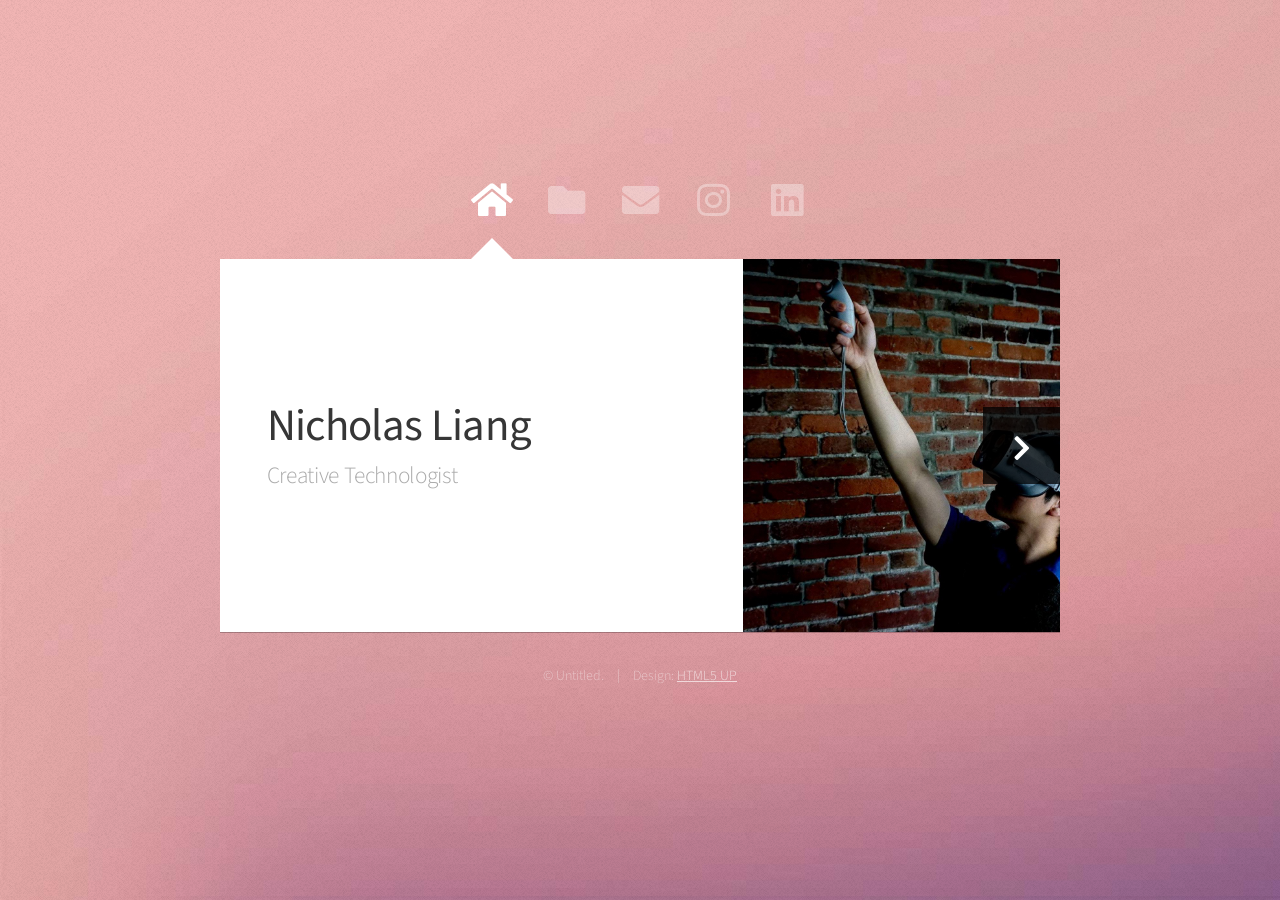
==== index.html @ 41422136 "init website" ====
<!DOCTYPE HTML>
<!--
	Astral by HTML5 UP
	html5up.net | @ajlkn
	Free for personal and commercial use under the CCA 3.0 license (html5up.net/license)
-->
<html>
	<head>
		<title>Astral by HTML5 UP</title>
		<meta charset="utf-8" />
		<meta name="viewport" content="width=device-width, initial-scale=1, user-scalable=no" />
		<link rel="stylesheet" href="assets/css/main.css" />
		<noscript><link rel="stylesheet" href="assets/css/noscript.css" /></noscript>
	</head>
	<body class="is-preload">

		<!-- Wrapper-->
			<div id="wrapper">

				<!-- Nav -->
					<nav id="nav">
						<a href="#" class="icon solid fa-home"><span>Home</span></a>
						<a href="#work" class="icon solid fa-folder"><span>Work</span></a>
						<a href="#contact" class="icon solid fa-envelope"><span>Contact</span></a>
						<a href="https://www.instagram.com/nick_liang_ca/" class="icon brands fa-instagram" target=”_blank”><span>Instagram</span></a>
						<a href="https://www.linkedin.com/in/nicholas-liang-20a44414b/" class="icon brands fa-linkedin" target=”_blank”><span>LinkedIn</span></a>
					</nav>

				<!-- Main -->
					<div id="main">

						<!-- Me -->
							<article id="home" class="panel intro">
								<header>
									<h1>Nicholas Liang</h1>
									<p>Creative Technologist</p>
								</header>
								<a href="#work" class="jumplink pic">
									<span class="arrow icon solid fa-chevron-right"><span>See my work</span></span>
									<img src="images/me.jpg" alt="" />
								</a>
							</article>

						<!-- Work -->
							<article id="work" class="panel">
								<header>
									<h2>Career</h2>
								</header>
								<p>
									To fulfill my role as a creative technologist, I eagerly anticipate making continued 
									meaningful contributions to the community in the future with one goal - <b>blur the line 
									between technology and life</b> by creating a meaningful interface and experiences that heals 
									so the public can also enjoy modern technology to make life easier and happier!
								</p>
								<section>
									<div class="row">
										<!-- Grandma Moon -->
										<!-- Blender Instructor @ Emily Carr University -->
										<!-- Open Brush from Icosa Foundation : Contributor -->
										<!-- Astrophotography -->
										<!-- Spark and Sound -->
										<!-- Sprouting AR -->
										<!-- Goblin Havoc @ Global Game Jam 2024-->
										<!-- Endless Suffering @ Town One Game Jam-->
										<!-- Game in Music: Live Painting VR -->
										<!-- Awaken the Giants : Sinisteria -->
										<!-- Jingle Ville -->
										<!-- Orange Fish AR -->
										<!-- Blue Boat AR -->
										<!-- Chinatown XR -->
										<!-- A Seat at the Table @ Museum of Vancouver -->
										<!-- BrighterTime @ LumoHacks -->
										<!-- Dijkstra's Algorithm -->
										<!-- Breakfast With Alien @ Global Game Jam 2019 -->
										<!-- Blender Club @ Simon Fraser University -->

										<div class="col-4 col-6-medium col-12-small">
											<a href="#" class="image fit">
												<div class="container">
													<img src="images/grandmamoon.jpeg" alt="">
													<div class="centered">Grandma Moon</div>
												</div>
											</a>
										</div>
										<div class="col-4 col-6-medium col-12-small">
											<a href="#" class="image fit">
												<div class="container">
													<img src="images/blender.jpeg" alt="">
													<div class="centered">Blender Instructor <br /> @ <br /> Emily Carr University</div>
												</div>
											</a>
										</div>
										<div class="col-4 col-6-medium col-12-small">
											<a href="#" class="image fit">
												<div class="container">
													<img src="images/openbrush.jpeg" alt="">
													<div class="centered">Open Brush from Icosa Foundation Contributor</div>
												</div>
											</a>
										</div>
										<div class="col-4 col-6-medium col-12-small">
											<a href="#" class="image fit">
												<div class="container">
													<img src="images/12P.jpeg" alt="">
													<div class="centered">Astrophotography</div>
												</div>
											</a>
										</div>
										<div class="col-4 col-6-medium col-12-small">
											<a href="#" class="image fit">
												<div class="container">
													<img src="images/sparkandsound.jpeg" alt="">
													<div class="centered">Spark and Sound</div>
												</div>
											</a>
										</div>
										<div class="col-4 col-6-medium col-12-small">
											<a href="#" class="image fit">
												<div class="container">
													<img src="images/sprouting.jpeg" alt="">
													<div class="centered">Sprouting AR</div>
												</div>
											</a>
										</div>
										<div class="col-4 col-6-medium col-12-small">
											<a href="#" class="image fit">
												<div class="container">
													<img src="images/goblinhavoc.jpeg" alt="">
													<div class="centered">Global Game Jam 2024</div>
												</div>
											</a>
										</div>
										<div class="col-4 col-6-medium col-12-small">
											<a href="#" class="image fit">
												<div class="container">
													<img src="images/endlesssuffering.jpeg" alt="">
													<div class="centered">Town One Game Jam</div>
												</div>
											</a>
										</div>
										<div class="col-4 col-6-medium col-12-small">
											<a href="#" class="image fit">
												<div class="container">
													<img class="img-darken-filter" src="images/vrlivepainting.jpeg" alt="">
													<div class="centered">Game in Music: VR Live Painting</div>
												</div>
											</a>
										</div>
										<div class="col-4 col-6-medium col-12-small">
											<a href="#" class="image fit">
												<div class="container">
													<img src="images/awaken.jpeg" alt="">
													<div class="centered">Awaken the Giants : Sinisteria</div>
												</div>
											</a>
										</div>
										<div class="col-4 col-6-medium col-12-small">
											<a href="#" class="image fit">
												<div class="container">
													<img src="images/jingleville.jpeg" alt="">
													<div class="centered">Jingle Ville</div>
												</div>
											</a>
										</div>
										<div class="col-4 col-6-medium col-12-small">
											<a href="#" class="image fit">
												<div class="container">
													<img src="images/orangefishar.jpeg" alt="">
													<div class="centered">Orange Fish AR</div>
												</div>
											</a>
										</div>
										<div class="col-4 col-6-medium col-12-small">
											<a href="#" class="image fit">
												<div class="container">
													<img src="images/blueboatar.jpeg" alt="">
													<div class="centered">Blue Boat AR</div>
												</div>
											</a>
										</div>
										<div class="col-4 col-6-medium col-12-small">
											<a href="#" class="image fit">
												<div class="container">
													<img src="images/chinatownxr.jpeg" alt="">
													<div class="centered">Chinatown XR</div>
												</div>
											</a>
										</div>
										<div class="col-4 col-6-medium col-12-small">
											<a href="#" class="image fit">
												<div class="container">
													<img class="img-darken-filter" src="images/aseatatthetable.jpeg" alt="">
													<div class="centered">A Seat at the Table <br /> @ <br /> Museum of Vancouver</div>
												</div>
											</a>
										</div>
										<div class="col-4 col-6-medium col-12-small">
											<a href="#" class="image fit">
												<div class="container">
													<img src="images/307.jpeg" alt="">
													<div class="centered">Dijkstra's Algorithm</div>
												</div>
											</a>
										</div>
										<div class="col-4 col-6-medium col-12-small">
											<a href="#" class="image fit">
												<div class="container">
													<img src="images/breakfastwithalien.jpeg" alt="">
													<div class="centered">Breakfast With Alien <br />  @ <br /> Global Game Jam 2019</div>
												</div>
											</a>
										</div>
										<div class="col-4 col-6-medium col-12-small">
											<a href="#" class="image fit">
												<div class="container">
													<img src="images/paperoni.jpeg" alt="">
													<div class="centered">Paper Oni Productions</div>
												</div>
											</a>
										</div>
										<div class="col-4 col-6-medium col-12-small">
											<a href="#" class="image fit">
												<div class="container">
													<img src="images/blenderclub.jpeg" alt="">
													<div class="centered">Blender Club <br /> @ <br /> Simon Fraser University</div>
												</div>
											</a>
										</div>
									</div>
								</section>
							</article>

						<!-- Contact -->
							<article id="contact" class="panel">
								<header>
									<h2>Contact Me</h2>
								</header>

								<p>Email:
									<a href="mailto:ningtaku@gmail.com" target=”_blank” >
										ningtaku@gmail.com
									</a>
								</p>

								
								
								<a href="https://www.instagram.com/nick_liang_ca/" target=”_blank”  class="icon brands fa-instagram">&nbspInstagram</a> <hr />
								<a href="https://github.com/NicholasLiang" target=”_blank”  class="icon brands fa-github">&nbspGithub</a> <hr />
								<a href="https://www.linkedin.com/in/nicholas-liang-20a44414b/" target=”_blank” class="icon brands fa-linkedin">&nbspLinkedIn</a>
							</article>

					</div>

				<!-- Footer -->
					<div id="footer">
						<ul class="copyright">
							<li>&copy; Untitled.</li><li>Design: <a href="http://html5up.net">HTML5 UP</a></li>
						</ul>
					</div>

			</div>

		<!-- Scripts -->
			<script src="assets/js/jquery.min.js"></script>
			<script src="assets/js/browser.min.js"></script>
			<script src="assets/js/breakpoints.min.js"></script>
			<script src="assets/js/util.js"></script>
			<script src="assets/js/main.js"></script>

	</body>
</html>
---- assets/css/noscript.css ----
/*
	Astral by HTML5 UP
	html5up.net | @ajlkn
	Free for personal and commercial use under the CCA 3.0 license (html5up.net/license)
*/

/* Wrapper */

	#wrapper {
		opacity: 1 !important;
	}

/* Nav */

	#nav a {
		opacity: 1.0;
	}

		#nav a:before, #nav a:after {
			display: none;
		}

		#nav a span {
			top: 0;
			opacity: 1.0;
		}

			#nav a span:after {
				display: none;
			}

/* Main */

	#main {
		background: none;
		box-shadow: none;
	}

		#main > .panel {
			background: #ffffff;
			margin-bottom: 2em;
		}

			#main > .panel:last-child {
				margin-bottom: 0;
			}
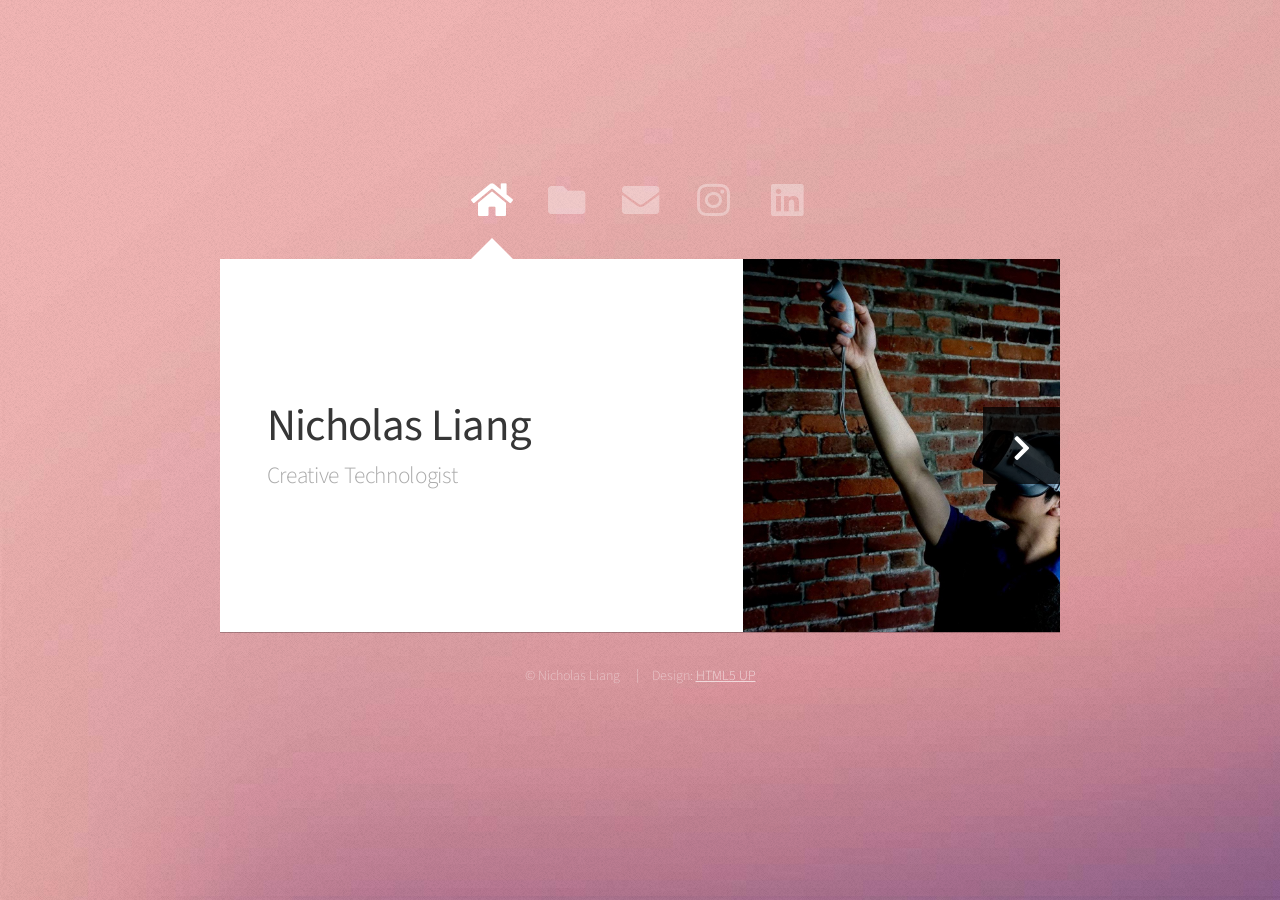
==== commit 222f630f: "credit" ====
--- a/index.html
+++ b/index.html
@@ -1,271 +1,421 @@
-<!DOCTYPE HTML>
+<!DOCTYPE html>
 <!--
 	Astral by HTML5 UP
 	html5up.net | @ajlkn
 	Free for personal and commercial use under the CCA 3.0 license (html5up.net/license)
 -->
 <html>
-	<head>
-		<title>Astral by HTML5 UP</title>
-		<meta charset="utf-8" />
-		<meta name="viewport" content="width=device-width, initial-scale=1, user-scalable=no" />
-		<link rel="stylesheet" href="assets/css/main.css" />
-		<noscript><link rel="stylesheet" href="assets/css/noscript.css" /></noscript>
-	</head>
-	<body class="is-preload">
-
-		<!-- Wrapper-->
-			<div id="wrapper">
-
-				<!-- Nav -->
-					<nav id="nav">
-						<a href="#" class="icon solid fa-home"><span>Home</span></a>
-						<a href="#work" class="icon solid fa-folder"><span>Work</span></a>
-						<a href="#contact" class="icon solid fa-envelope"><span>Contact</span></a>
-						<a href="https://www.instagram.com/nick_liang_ca/" class="icon brands fa-instagram" target=”_blank”><span>Instagram</span></a>
-						<a href="https://www.linkedin.com/in/nicholas-liang-20a44414b/" class="icon brands fa-linkedin" target=”_blank”><span>LinkedIn</span></a>
-					</nav>
-
-				<!-- Main -->
-					<div id="main">
-
-						<!-- Me -->
-							<article id="home" class="panel intro">
-								<header>
-									<h1>Nicholas Liang</h1>
-									<p>Creative Technologist</p>
-								</header>
-								<a href="#work" class="jumplink pic">
-									<span class="arrow icon solid fa-chevron-right"><span>See my work</span></span>
-									<img src="images/me.jpg" alt="" />
-								</a>
-							</article>
-
-						<!-- Work -->
-							<article id="work" class="panel">
-								<header>
-									<h2>Career</h2>
-								</header>
-								<p>
-									To fulfill my role as a creative technologist, I eagerly anticipate making continued 
-									meaningful contributions to the community in the future with one goal - <b>blur the line 
-									between technology and life</b> by creating a meaningful interface and experiences that heals 
-									so the public can also enjoy modern technology to make life easier and happier!
-								</p>
-								<section>
-									<div class="row">
-										<!-- Grandma Moon -->
-										<!-- Blender Instructor @ Emily Carr University -->
-										<!-- Open Brush from Icosa Foundation : Contributor -->
-										<!-- Astrophotography -->
-										<!-- Spark and Sound -->
-										<!-- Sprouting AR -->
-										<!-- Goblin Havoc @ Global Game Jam 2024-->
-										<!-- Endless Suffering @ Town One Game Jam-->
-										<!-- Game in Music: Live Painting VR -->
-										<!-- Awaken the Giants : Sinisteria -->
-										<!-- Jingle Ville -->
-										<!-- Orange Fish AR -->
-										<!-- Blue Boat AR -->
-										<!-- Chinatown XR -->
-										<!-- A Seat at the Table @ Museum of Vancouver -->
-										<!-- BrighterTime @ LumoHacks -->
-										<!-- Dijkstra's Algorithm -->
-										<!-- Breakfast With Alien @ Global Game Jam 2019 -->
-										<!-- Blender Club @ Simon Fraser University -->
-
-										<div class="col-4 col-6-medium col-12-small">
-											<a href="#" class="image fit">
-												<div class="container">
-													<img src="images/grandmamoon.jpeg" alt="">
-													<div class="centered">Grandma Moon</div>
-												</div>
-											</a>
-										</div>
-										<div class="col-4 col-6-medium col-12-small">
-											<a href="#" class="image fit">
-												<div class="container">
-													<img src="images/blender.jpeg" alt="">
-													<div class="centered">Blender Instructor <br /> @ <br /> Emily Carr University</div>
-												</div>
-											</a>
-										</div>
-										<div class="col-4 col-6-medium col-12-small">
-											<a href="#" class="image fit">
-												<div class="container">
-													<img src="images/openbrush.jpeg" alt="">
-													<div class="centered">Open Brush from Icosa Foundation Contributor</div>
-												</div>
-											</a>
-										</div>
-										<div class="col-4 col-6-medium col-12-small">
-											<a href="#" class="image fit">
-												<div class="container">
-													<img src="images/12P.jpeg" alt="">
-													<div class="centered">Astrophotography</div>
-												</div>
-											</a>
-										</div>
-										<div class="col-4 col-6-medium col-12-small">
-											<a href="#" class="image fit">
-												<div class="container">
-													<img src="images/sparkandsound.jpeg" alt="">
-													<div class="centered">Spark and Sound</div>
-												</div>
-											</a>
-										</div>
-										<div class="col-4 col-6-medium col-12-small">
-											<a href="#" class="image fit">
-												<div class="container">
-													<img src="images/sprouting.jpeg" alt="">
-													<div class="centered">Sprouting AR</div>
-												</div>
-											</a>
-										</div>
-										<div class="col-4 col-6-medium col-12-small">
-											<a href="#" class="image fit">
-												<div class="container">
-													<img src="images/goblinhavoc.jpeg" alt="">
-													<div class="centered">Global Game Jam 2024</div>
-												</div>
-											</a>
-										</div>
-										<div class="col-4 col-6-medium col-12-small">
-											<a href="#" class="image fit">
-												<div class="container">
-													<img src="images/endlesssuffering.jpeg" alt="">
-													<div class="centered">Town One Game Jam</div>
-												</div>
-											</a>
-										</div>
-										<div class="col-4 col-6-medium col-12-small">
-											<a href="#" class="image fit">
-												<div class="container">
-													<img class="img-darken-filter" src="images/vrlivepainting.jpeg" alt="">
-													<div class="centered">Game in Music: VR Live Painting</div>
-												</div>
-											</a>
-										</div>
-										<div class="col-4 col-6-medium col-12-small">
-											<a href="#" class="image fit">
-												<div class="container">
-													<img src="images/awaken.jpeg" alt="">
-													<div class="centered">Awaken the Giants : Sinisteria</div>
-												</div>
-											</a>
-										</div>
-										<div class="col-4 col-6-medium col-12-small">
-											<a href="#" class="image fit">
-												<div class="container">
-													<img src="images/jingleville.jpeg" alt="">
-													<div class="centered">Jingle Ville</div>
-												</div>
-											</a>
-										</div>
-										<div class="col-4 col-6-medium col-12-small">
-											<a href="#" class="image fit">
-												<div class="container">
-													<img src="images/orangefishar.jpeg" alt="">
-													<div class="centered">Orange Fish AR</div>
-												</div>
-											</a>
-										</div>
-										<div class="col-4 col-6-medium col-12-small">
-											<a href="#" class="image fit">
-												<div class="container">
-													<img src="images/blueboatar.jpeg" alt="">
-													<div class="centered">Blue Boat AR</div>
-												</div>
-											</a>
-										</div>
-										<div class="col-4 col-6-medium col-12-small">
-											<a href="#" class="image fit">
-												<div class="container">
-													<img src="images/chinatownxr.jpeg" alt="">
-													<div class="centered">Chinatown XR</div>
-												</div>
-											</a>
-										</div>
-										<div class="col-4 col-6-medium col-12-small">
-											<a href="#" class="image fit">
-												<div class="container">
-													<img class="img-darken-filter" src="images/aseatatthetable.jpeg" alt="">
-													<div class="centered">A Seat at the Table <br /> @ <br /> Museum of Vancouver</div>
-												</div>
-											</a>
-										</div>
-										<div class="col-4 col-6-medium col-12-small">
-											<a href="#" class="image fit">
-												<div class="container">
-													<img src="images/307.jpeg" alt="">
-													<div class="centered">Dijkstra's Algorithm</div>
-												</div>
-											</a>
-										</div>
-										<div class="col-4 col-6-medium col-12-small">
-											<a href="#" class="image fit">
-												<div class="container">
-													<img src="images/breakfastwithalien.jpeg" alt="">
-													<div class="centered">Breakfast With Alien <br />  @ <br /> Global Game Jam 2019</div>
-												</div>
-											</a>
-										</div>
-										<div class="col-4 col-6-medium col-12-small">
-											<a href="#" class="image fit">
-												<div class="container">
-													<img src="images/paperoni.jpeg" alt="">
-													<div class="centered">Paper Oni Productions</div>
-												</div>
-											</a>
-										</div>
-										<div class="col-4 col-6-medium col-12-small">
-											<a href="#" class="image fit">
-												<div class="container">
-													<img src="images/blenderclub.jpeg" alt="">
-													<div class="centered">Blender Club <br /> @ <br /> Simon Fraser University</div>
-												</div>
-											</a>
-										</div>
-									</div>
-								</section>
-							</article>
-
-						<!-- Contact -->
-							<article id="contact" class="panel">
-								<header>
-									<h2>Contact Me</h2>
-								</header>
-
-								<p>Email:
-									<a href="mailto:ningtaku@gmail.com" target=”_blank” >
-										ningtaku@gmail.com
-									</a>
-								</p>
-
-								
-								
-								<a href="https://www.instagram.com/nick_liang_ca/" target=”_blank”  class="icon brands fa-instagram">&nbspInstagram</a> <hr />
-								<a href="https://github.com/NicholasLiang" target=”_blank”  class="icon brands fa-github">&nbspGithub</a> <hr />
-								<a href="https://www.linkedin.com/in/nicholas-liang-20a44414b/" target=”_blank” class="icon brands fa-linkedin">&nbspLinkedIn</a>
-							</article>
-
-					</div>
-
-				<!-- Footer -->
-					<div id="footer">
-						<ul class="copyright">
-							<li>&copy; Untitled.</li><li>Design: <a href="http://html5up.net">HTML5 UP</a></li>
-						</ul>
-					</div>
-
-			</div>
-
-		<!-- Scripts -->
-			<script src="assets/js/jquery.min.js"></script>
-			<script src="assets/js/browser.min.js"></script>
-			<script src="assets/js/breakpoints.min.js"></script>
-			<script src="assets/js/util.js"></script>
-			<script src="assets/js/main.js"></script>
-
-	</body>
-</html>+  <head>
+    <title>Nicholas Liang Portfolio</title>
+    <meta charset="utf-8" />
+    <meta
+      name="viewport"
+      content="width=device-width, initial-scale=1, user-scalable=no"
+    />
+    <link rel="stylesheet" href="assets/css/main.css" />
+    <noscript
+      ><link rel="stylesheet" href="assets/css/noscript.css"
+    /></noscript>
+  </head>
+  <body class="is-preload">
+    <!-- Wrapper-->
+    <div id="wrapper">
+      <!-- Nav -->
+      <nav id="nav">
+        <a href="#" class="icon solid fa-home"><span>Home</span></a>
+        <a href="#work" class="icon solid fa-folder"><span>Work</span></a>
+        <a href="#contact" class="icon solid fa-envelope"
+          ><span>Contact</span></a
+        >
+        <a
+          href="https://www.instagram.com/nick_liang_ca/"
+          class="icon brands fa-instagram"
+          target="”_blank”"
+          ><span>Instagram</span></a
+        >
+        <a
+          href="https://www.linkedin.com/in/nicholas-liang-20a44414b/"
+          class="icon brands fa-linkedin"
+          target="”_blank”"
+          ><span>LinkedIn</span></a
+        >
+      </nav>
+
+      <!-- Main -->
+      <div id="main">
+        <!-- Me -->
+        <article id="home" class="panel intro">
+          <header>
+            <h1>Nicholas Liang</h1>
+            <p>Creative Technologist</p>
+          </header>
+          <a href="#work" class="jumplink pic">
+            <span class="arrow icon solid fa-chevron-right"
+              ><span>See my work</span></span
+            >
+            <img src="images/me.jpg" alt="" />
+          </a>
+        </article>
+
+        <!-- Work -->
+        <article id="work" class="panel">
+          <header>
+            <h2>Career</h2>
+          </header>
+          <p>
+            To fulfill my role as a creative technologist, I eagerly anticipate
+            making continued meaningful contributions to the community in the
+            future with one goal -
+            <b>blur the line between technology and life</b> by creating a
+            meaningful interface and experiences that heals so the public can
+            also enjoy modern technology to make life easier and happier!
+          </p>
+          <section>
+            <div class="row">
+              <!-- Grandma Moon -->
+              <!-- Blender Instructor @ Emily Carr University -->
+              <!-- Open Brush from Icosa Foundation : Contributor -->
+              <!-- Astrophotography -->
+              <!-- Spark and Sound -->
+              <!-- Sprouting AR -->
+              <!-- Goblin Havoc @ Global Game Jam 2024-->
+              <!-- Endless Suffering @ Town One Game Jam-->
+              <!-- Game in Music: Live Painting VR -->
+              <!-- Awaken the Giants : Sinisteria -->
+              <!-- Jingle Ville -->
+              <!-- Orange Fish AR -->
+              <!-- Blue Boat AR -->
+              <!-- Chinatown XR -->
+              <!-- A Seat at the Table @ Museum of Vancouver -->
+              <!-- BrighterTime @ LumoHacks -->
+              <!-- Dijkstra's Algorithm -->
+              <!-- Breakfast With Alien @ Global Game Jam 2019 -->
+              <!-- Blender Club @ Simon Fraser University -->
+
+              <div class="col-4 col-6-medium col-12-small">
+                <a
+                  target="_blank"
+                  href="#"
+                  class="image fit"
+                  aria-current="page"
+                >
+                  <div class="container">
+                    <img src="images/grandmamoon.jpeg" alt="" />
+                    <div class="centered">Grandma Moon (coming soon)</div>
+                  </div>
+                </a>
+              </div>
+              <div class="col-4 col-6-medium col-12-small">
+                <a
+                  target="_blank"
+                  href="https://www.ecuad.ca/academics/continuing-studies/topic/microcred-software/intro-blender"
+                  class="image fit"
+                >
+                  <div class="container">
+                    <img src="images/blender.jpeg" alt="" />
+                    <div class="centered">
+                      Blender Instructor <br />
+                      @ <br />
+                      Emily Carr University
+                    </div>
+                  </div>
+                </a>
+              </div>
+              <div class="col-4 col-6-medium col-12-small">
+                <a
+                  target="_blank"
+                  href="https://openbrush.app/"
+                  class="image fit"
+                >
+                  <div class="container">
+                    <img src="images/openbrush.jpeg" alt="" />
+                    <div class="centered">
+                      Open Brush from Icosa Foundation Contributor
+                    </div>
+                  </div>
+                </a>
+              </div>
+              <div class="col-4 col-6-medium col-12-small">
+                <a
+                  target="_blank"
+                  href="https://www.instagram.com/nick_liang_ca/"
+                  class="image fit"
+                >
+                  <div class="container">
+                    <img src="images/12P.jpeg" alt="" />
+                    <div class="centered">Astrophotography</div>
+                  </div>
+                </a>
+              </div>
+              <div class="col-4 col-6-medium col-12-small">
+                <a
+                  target="_blank"
+                  href="https://youtu.be/eJo8S03qONQ"
+                  class="image fit"
+                >
+                  <div class="container">
+                    <img src="images/sparkandsound.jpeg" alt="" />
+                    <div class="centered">Spark and Sound</div>
+                  </div>
+                </a>
+              </div>
+              <div class="col-4 col-6-medium col-12-small">
+                <a
+                  target="_blank"
+                  href="https://www.instagram.com/public_question_/"
+                  class="image fit"
+                >
+                  <div class="container">
+                    <img src="images/sprouting.jpeg" alt="" />
+                    <div class="centered">Sprouting AR</div>
+                  </div>
+                </a>
+              </div>
+              <div class="col-4 col-6-medium col-12-small">
+                <a
+                  target="_blank"
+                  href="https://globalgamejam.org/games/2024/goblin-havoc-8"
+                  class="image fit"
+                >
+                  <div class="container">
+                    <img src="images/goblinhavoc.jpeg" alt="" />
+                    <div class="centered">Global Game Jam 2024</div>
+                  </div>
+                </a>
+              </div>
+              <div class="col-4 col-6-medium col-12-small">
+                <a
+                  target="_blank"
+                  href="https://v3.globalgamejam.org/2023/games/roots-vs-ants-maintaining-expansion-2"
+                  class="image fit"
+                >
+                  <div class="container">
+                    <img
+                      src="images/RootsvsAntsMaintainingExpansion.jpeg"
+                      alt=""
+                    />
+                    <div class="centered">Global Game Jam 2023</div>
+                  </div>
+                </a>
+              </div>
+              <div class="col-4 col-6-medium col-12-small">
+                <a
+                  target="_blank"
+                  href="https://coolgunxdd.itch.io/endless-suffering"
+                  class="image fit"
+                >
+                  <div class="container">
+                    <img src="images/endlesssuffering.jpeg" alt="" />
+                    <div class="centered">Town One Game Jam</div>
+                  </div>
+                </a>
+              </div>
+              <div class="col-4 col-6-medium col-12-small">
+                <a
+                  target="_blank"
+                  href="https://youtu.be/0qbkB45RY9E"
+                  class="image fit"
+                >
+                  <div class="container">
+                    <img
+                      class="img-darken-filter"
+                      src="images/vrlivepainting.jpeg"
+                      alt=""
+                    />
+                    <div class="centered">Game in Music: VR Live Painting</div>
+                  </div>
+                </a>
+              </div>
+              <div class="col-4 col-6-medium col-12-small">
+                <a
+                  target="_blank"
+                  href="https://youtu.be/QR4eH1AVmuc"
+                  class="image fit"
+                >
+                  <div class="container">
+                    <img src="images/awaken.jpeg" alt="" />
+                    <div class="centered">Awaken the Giants : Sinisteria</div>
+                  </div>
+                </a>
+              </div>
+              <div class="col-4 col-6-medium col-12-small">
+                <a
+                  target="_blank"
+                  href="https://youtu.be/aHqDe-PHuR4"
+                  class="image fit"
+                >
+                  <div class="container">
+                    <img src="images/jingleville.jpeg" alt="" />
+                    <div class="centered">Jingle Ville</div>
+                  </div>
+                </a>
+              </div>
+              <div class="col-4 col-6-medium col-12-small">
+                <a
+                  target="_blank"
+                  href="https://curiouseye.com/orangefish.html"
+                  class="image fit"
+                >
+                  <div class="container">
+                    <img src="images/orangefishar.jpeg" alt="" />
+                    <div class="centered">Orange Fish AR</div>
+                  </div>
+                </a>
+              </div>
+              <div class="col-4 col-6-medium col-12-small">
+                <a
+                  target="_blank"
+                  href="https://curiouseye.com/blueboat.html"
+                  class="image fit"
+                >
+                  <div class="container">
+                    <img src="images/blueboatar.jpeg" alt="" />
+                    <div class="centered">Blue Boat AR</div>
+                  </div>
+                </a>
+              </div>
+              <div class="col-4 col-6-medium col-12-small">
+                <a
+                  target="_blank"
+                  href="https://nicholasliang.github.io/ChinatownXRWebPreview/"
+                  class="image fit"
+                >
+                  <div class="container">
+                    <img src="images/chinatownxr.jpeg" alt="" />
+                    <div class="centered">Chinatown XR</div>
+                  </div>
+                </a>
+              </div>
+              <div class="col-4 col-6-medium col-12-small">
+                <a
+                  target="_blank"
+                  href="https://youtu.be/b5e-fz_G0kM"
+                  class="image fit"
+                >
+                  <div class="container">
+                    <img
+                      class="img-darken-filter"
+                      src="images/aseatatthetable.jpeg"
+                      alt=""
+                    />
+                    <div class="centered">
+                      A Seat at the Table <br />
+                      @ <br />
+                      Museum of Vancouver
+                    </div>
+                  </div>
+                </a>
+              </div>
+              <div class="col-4 col-6-medium col-12-small">
+                <a
+                  target="_blank"
+                  href="https://youtu.be/n4WCAYhrs88"
+                  class="image fit"
+                >
+                  <div class="container">
+                    <img src="images/307.jpeg" alt="" />
+                    <div class="centered">Dijkstra's Algorithm</div>
+                  </div>
+                </a>
+              </div>
+              <div class="col-4 col-6-medium col-12-small">
+                <a
+                  target="_blank"
+                  href="https://v3.globalgamejam.org/2019/games/breakfast-alien"
+                  class="image fit"
+                >
+                  <div class="container">
+                    <img src="images/breakfastwithalien.jpeg" alt="" />
+                    <div class="centered">
+                      Breakfast With Alien <br />
+                      @ <br />
+                      Global Game Jam 2019
+                    </div>
+                  </div>
+                </a>
+              </div>
+              <div class="col-4 col-6-medium col-12-small">
+                <a
+                  target="_blank"
+                  href="https://youtu.be/TI0YmCc5xLI"
+                  class="image fit"
+                >
+                  <div class="container">
+                    <img src="images/paperoni.jpeg" alt="" />
+                    <div class="centered">Paper Oni Productions</div>
+                  </div>
+                </a>
+              </div>
+              <div class="col-4 col-6-medium col-12-small">
+                <a
+                  target="_blank"
+                  href="https://www.facebook.com/groups/1922956744587342"
+                  class="image fit"
+                >
+                  <div class="container">
+                    <img src="images/blenderclub.jpeg" alt="" />
+                    <div class="centered">
+                      Blender Club <br />
+                      @ <br />
+                      Simon Fraser University
+                    </div>
+                  </div>
+                </a>
+              </div>
+            </div>
+          </section>
+        </article>
+
+        <!-- Contact -->
+        <article id="contact" class="panel">
+          <header>
+            <h2>Contact Me</h2>
+          </header>
+
+          <p>
+            Email:
+            <a href="mailto:ningtaku@gmail.com" target="”_blank”">
+              ningtaku@gmail.com
+            </a>
+          </p>
+
+          <a
+            href="https://www.instagram.com/nick_liang_ca/"
+            target="”_blank”"
+            class="icon brands fa-instagram"
+            >&nbspInstagram</a
+          >
+          <hr />
+          <a
+            href="https://github.com/NicholasLiang"
+            target="”_blank”"
+            class="icon brands fa-github"
+            >&nbspGithub</a
+          >
+          <hr />
+          <a
+            href="https://www.linkedin.com/in/nicholas-liang-20a44414b/"
+            target="”_blank”"
+            class="icon brands fa-linkedin"
+            >&nbspLinkedIn</a
+          >
+        </article>
+      </div>
+
+      <!-- Footer -->
+      <div id="footer">
+        <ul class="copyright">
+          <li>&copy; Nicholas Liang</li>
+          <li>Design: <a href="http://html5up.net">HTML5 UP</a></li>
+        </ul>
+      </div>
+    </div>
+
+    <!-- Scripts -->
+    <script src="assets/js/jquery.min.js"></script>
+    <script src="assets/js/browser.min.js"></script>
+    <script src="assets/js/breakpoints.min.js"></script>
+    <script src="assets/js/util.js"></script>
+    <script src="assets/js/main.js"></script>
+  </body>
+</html>
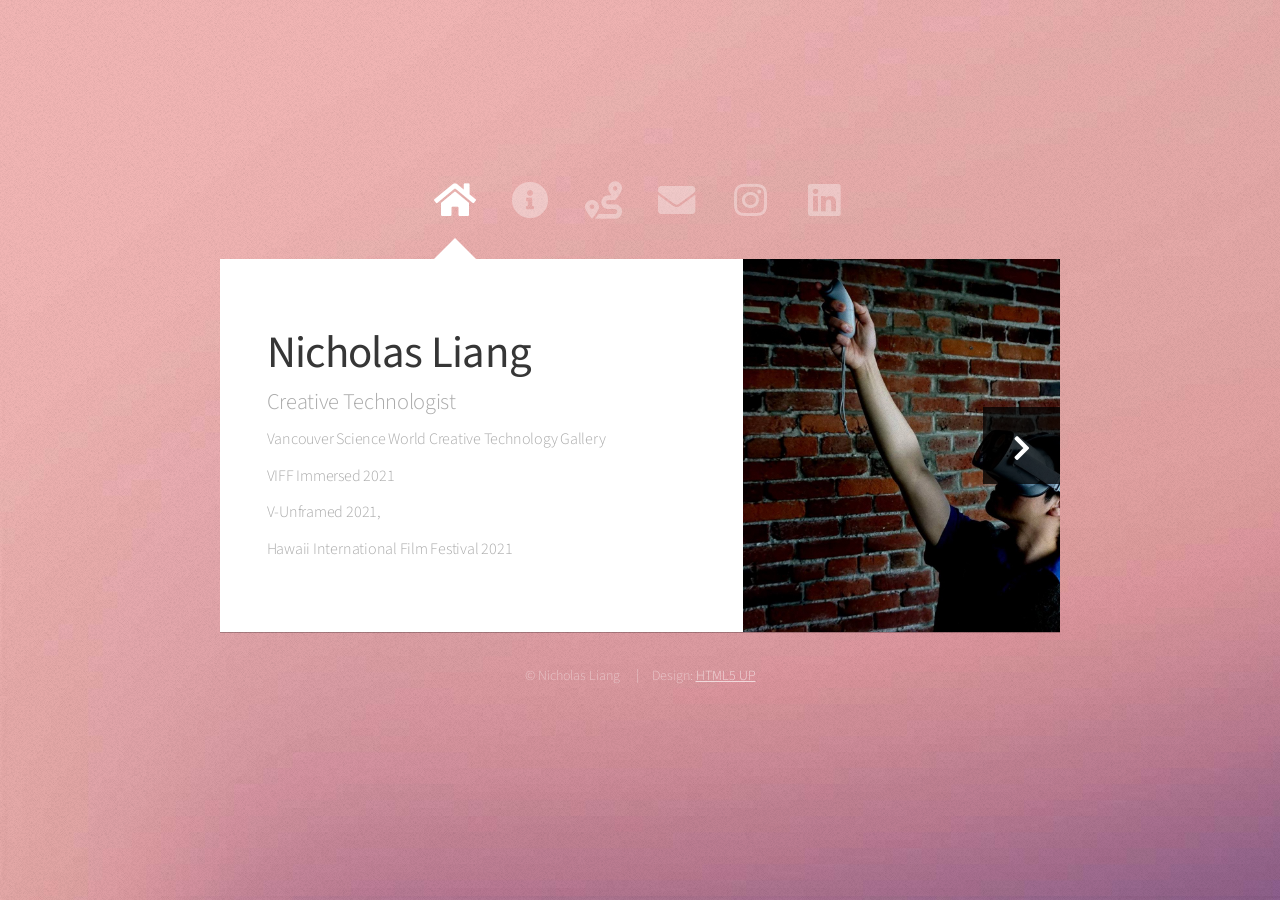
==== commit 93e6a9bd: "website update, add one page about" ====
--- a/index.html
+++ b/index.html
@@ -23,7 +23,8 @@
       <!-- Nav -->
       <nav id="nav">
         <a href="#" class="icon solid fa-home"><span>Home</span></a>
-        <a href="#work" class="icon solid fa-folder"><span>Work</span></a>
+        <a href="#work" class="icon solid fa-info-circle"><span>Work</span></a>
+        <a href="#gallery" class="icon solid fa-route"><span>Gallery</span></a>
         <a href="#contact" class="icon solid fa-envelope"
           ><span>Contact</span></a
         >
@@ -47,7 +48,19 @@
         <article id="home" class="panel intro">
           <header>
             <h1>Nicholas Liang</h1>
-            <p>Creative Technologist</p>
+            <p style="font-size:larger;margin-top: 5px;">Creative Technologist</p>
+            <p style="font-size: medium;">
+              Vancouver Science World Creative Technology Gallery
+            </p>
+            <p style="font-size: medium;">
+              VIFF Immersed 2021
+            </p>
+            <p style="font-size: medium;">
+              V-Unframed 2021,
+            </p>
+            <p style="font-size: medium;">
+              Hawaii International Film Festival 2021
+            </p>
           </header>
           <a href="#work" class="jumplink pic">
             <span class="arrow icon solid fa-chevron-right"
@@ -57,19 +70,39 @@
           </a>
         </article>
 
-        <!-- Work -->
+        <!-- About -->
         <article id="work" class="panel">
           <header>
-            <h2>Career</h2>
+            <h2>About</h2>
           </header>
           <p>
-            To fulfill my role as a creative technologist, I eagerly anticipate
-            making continued meaningful contributions to the community in the
-            future with one goal -
-            <b>blur the line between technology and life</b> by creating a
-            meaningful interface and experiences that heals so the public can
-            also enjoy modern technology to make life easier and happier!
+            Nick is a Creative Technologist blending modern technology with
+            compelling narratives. Skilled in computer graphics, game engines,
+            and 3D software, he excels in 3D environment design, shader artistry,
+            and generative art, driven by a passion for creating joyful experiences.
           </p>
+          <p>
+            Enthusiastic and experimental, Nick seeks new challenges to expand his
+            skill set. Over the past seven years, he has pioneered diverse storytelling
+            projects, including "Chinatown XR," the AR project "A Seat at the Table" for
+            the Museum of Vancouver, the metaverse world "Jingle Ville," "Awaken the Giants"
+            featured at Science World Creative Technology Gallery, and the location-based AR
+            experience "Melting Zone" in Korea.
+          </p>
+
+          <p>
+            Dedicated to educating the next wave of creative technologists, Nick teaches
+            Blender 3D and web design, aligning his students' talents with the needs of
+            future society.
+          </p>
+        </article>
+
+
+        <!-- Work -->
+        <article id="gallery" class="panel">
+          <header>
+            <h2>Gallery</h2>
+          </header>
           <section>
             <div class="row">
               <!-- Grandma Moon -->
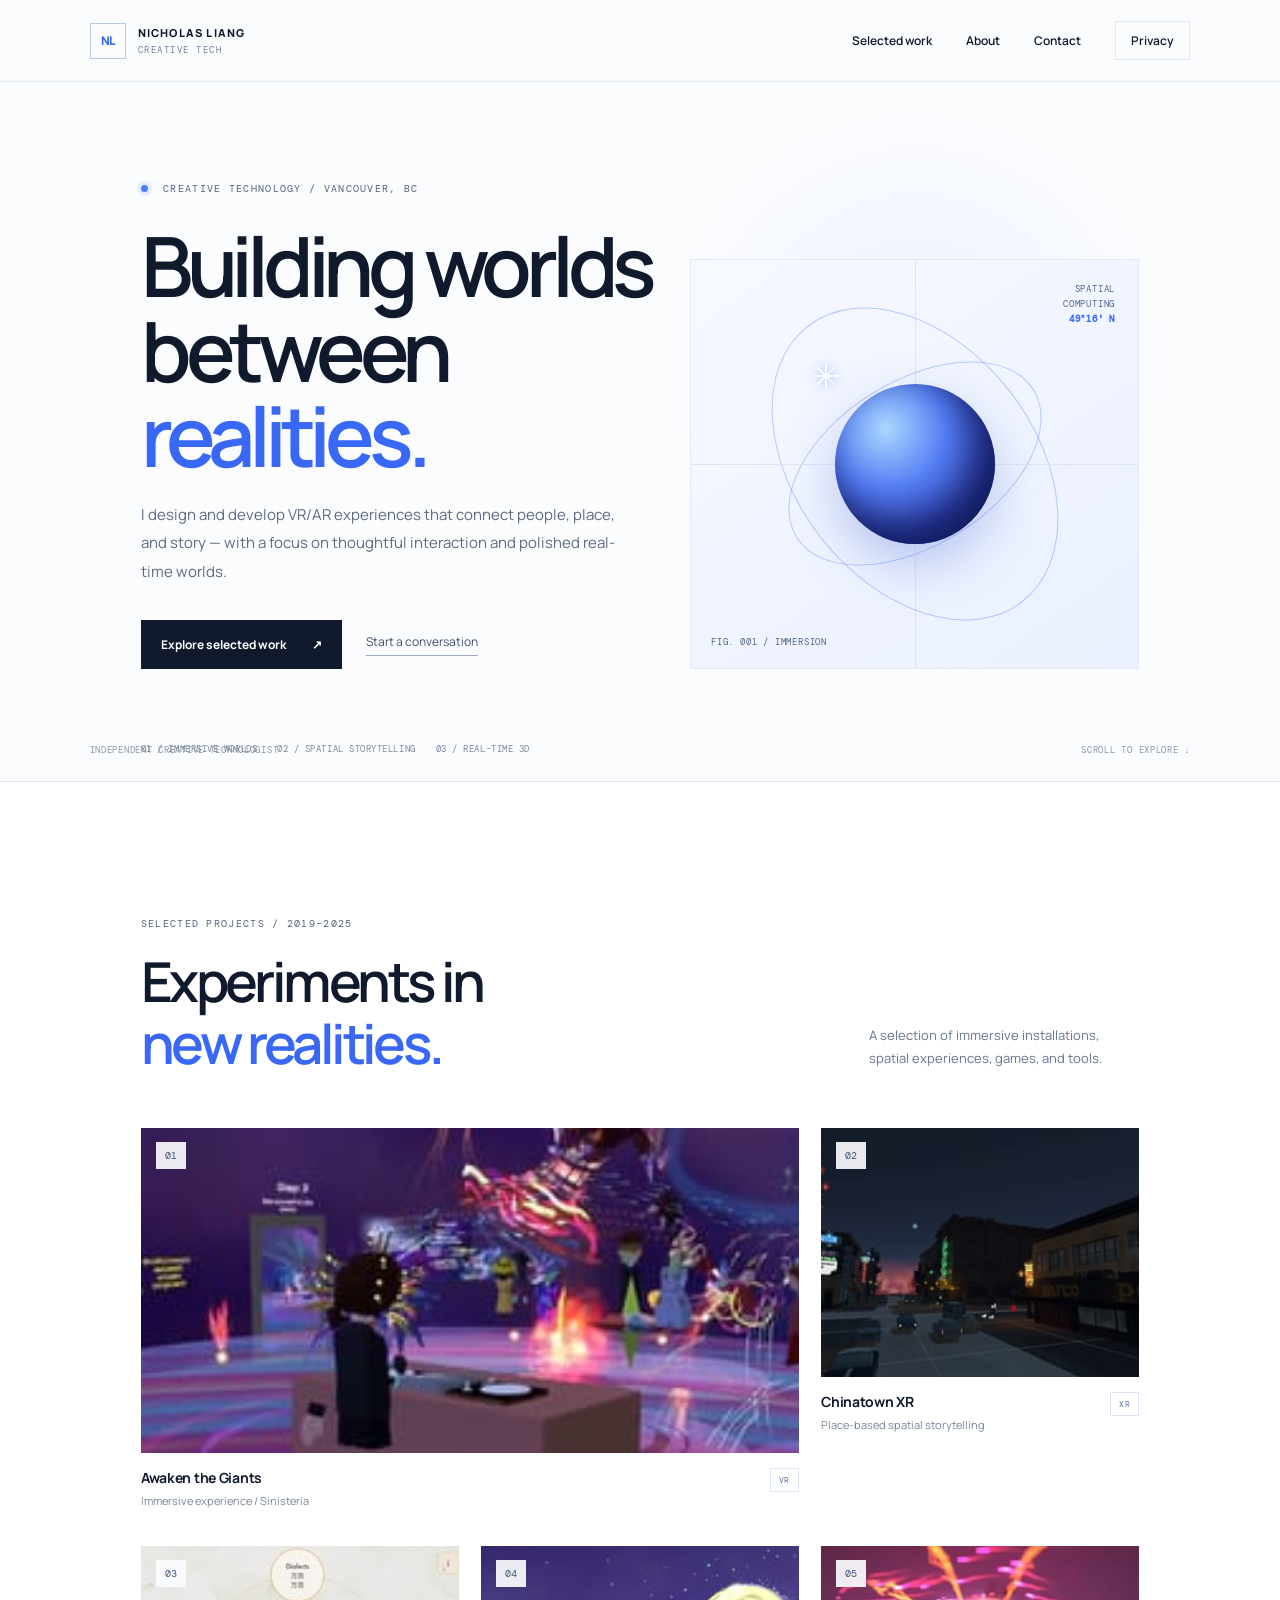
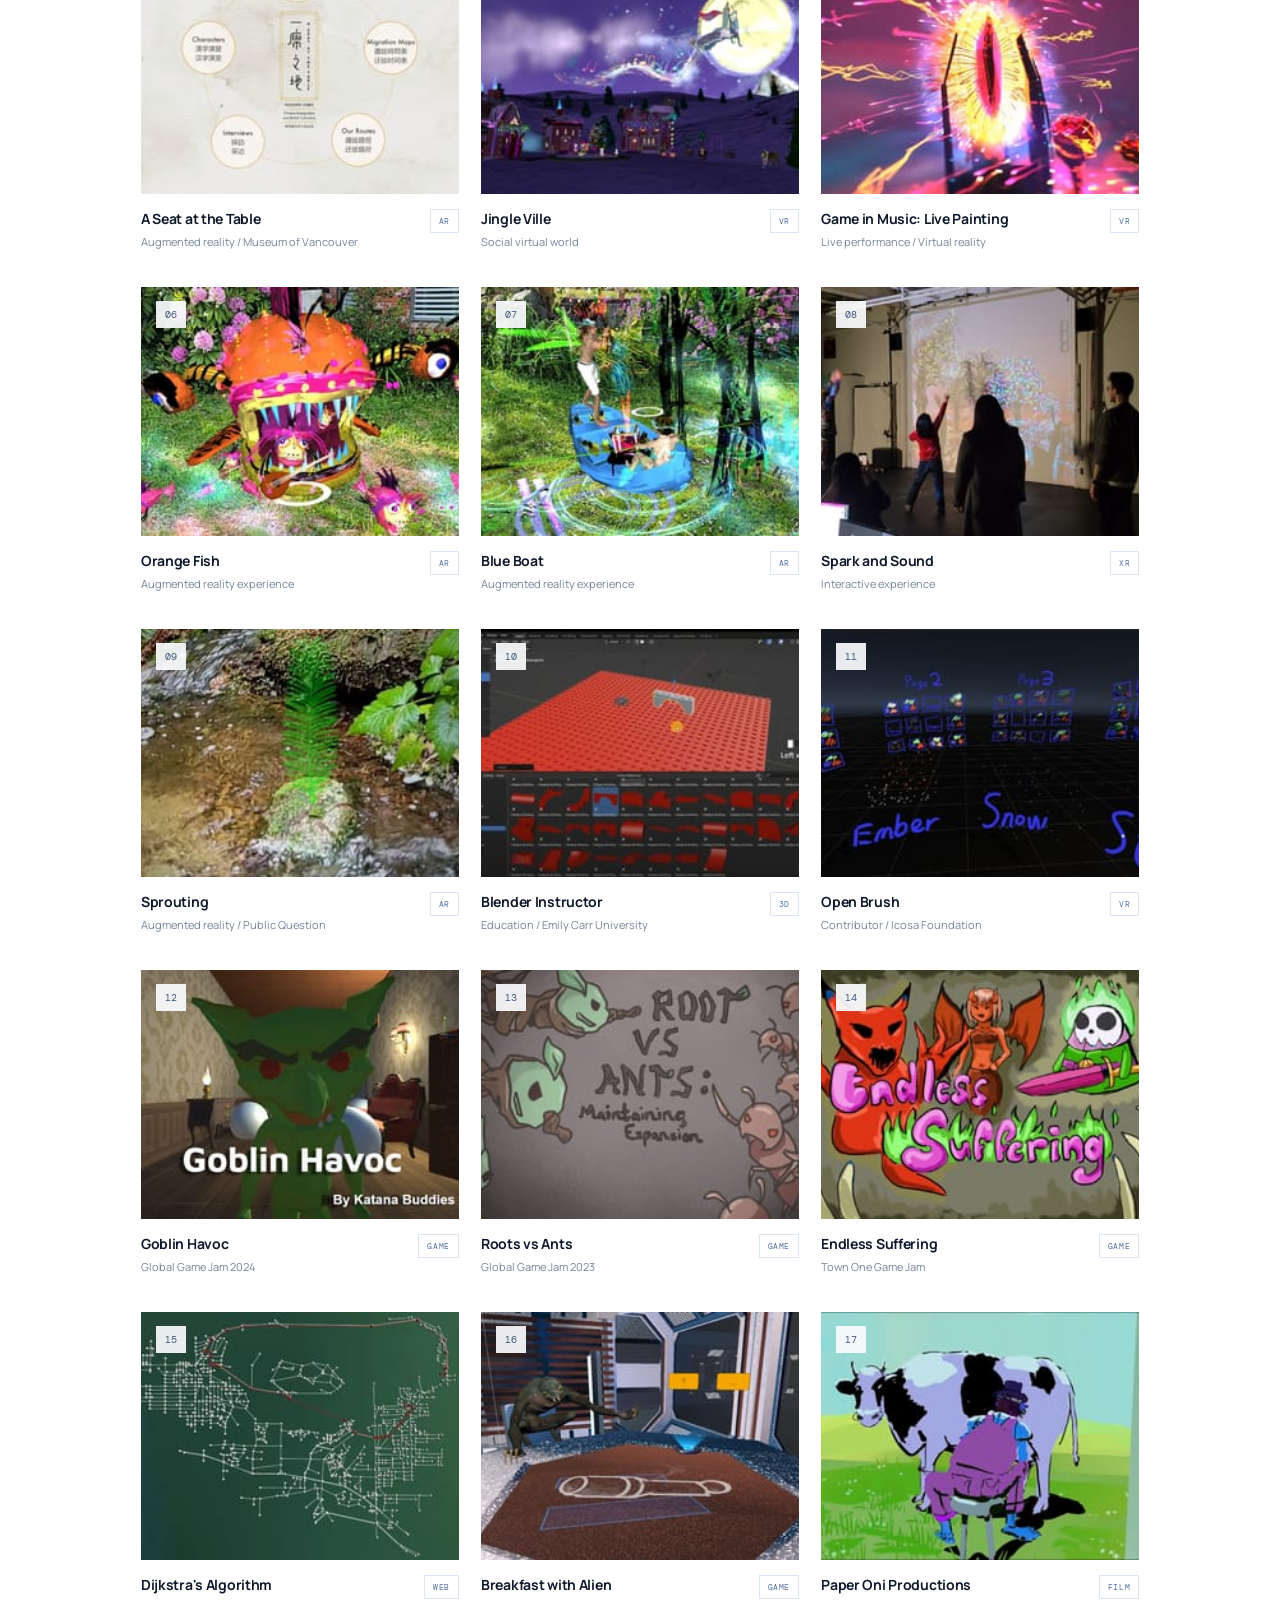
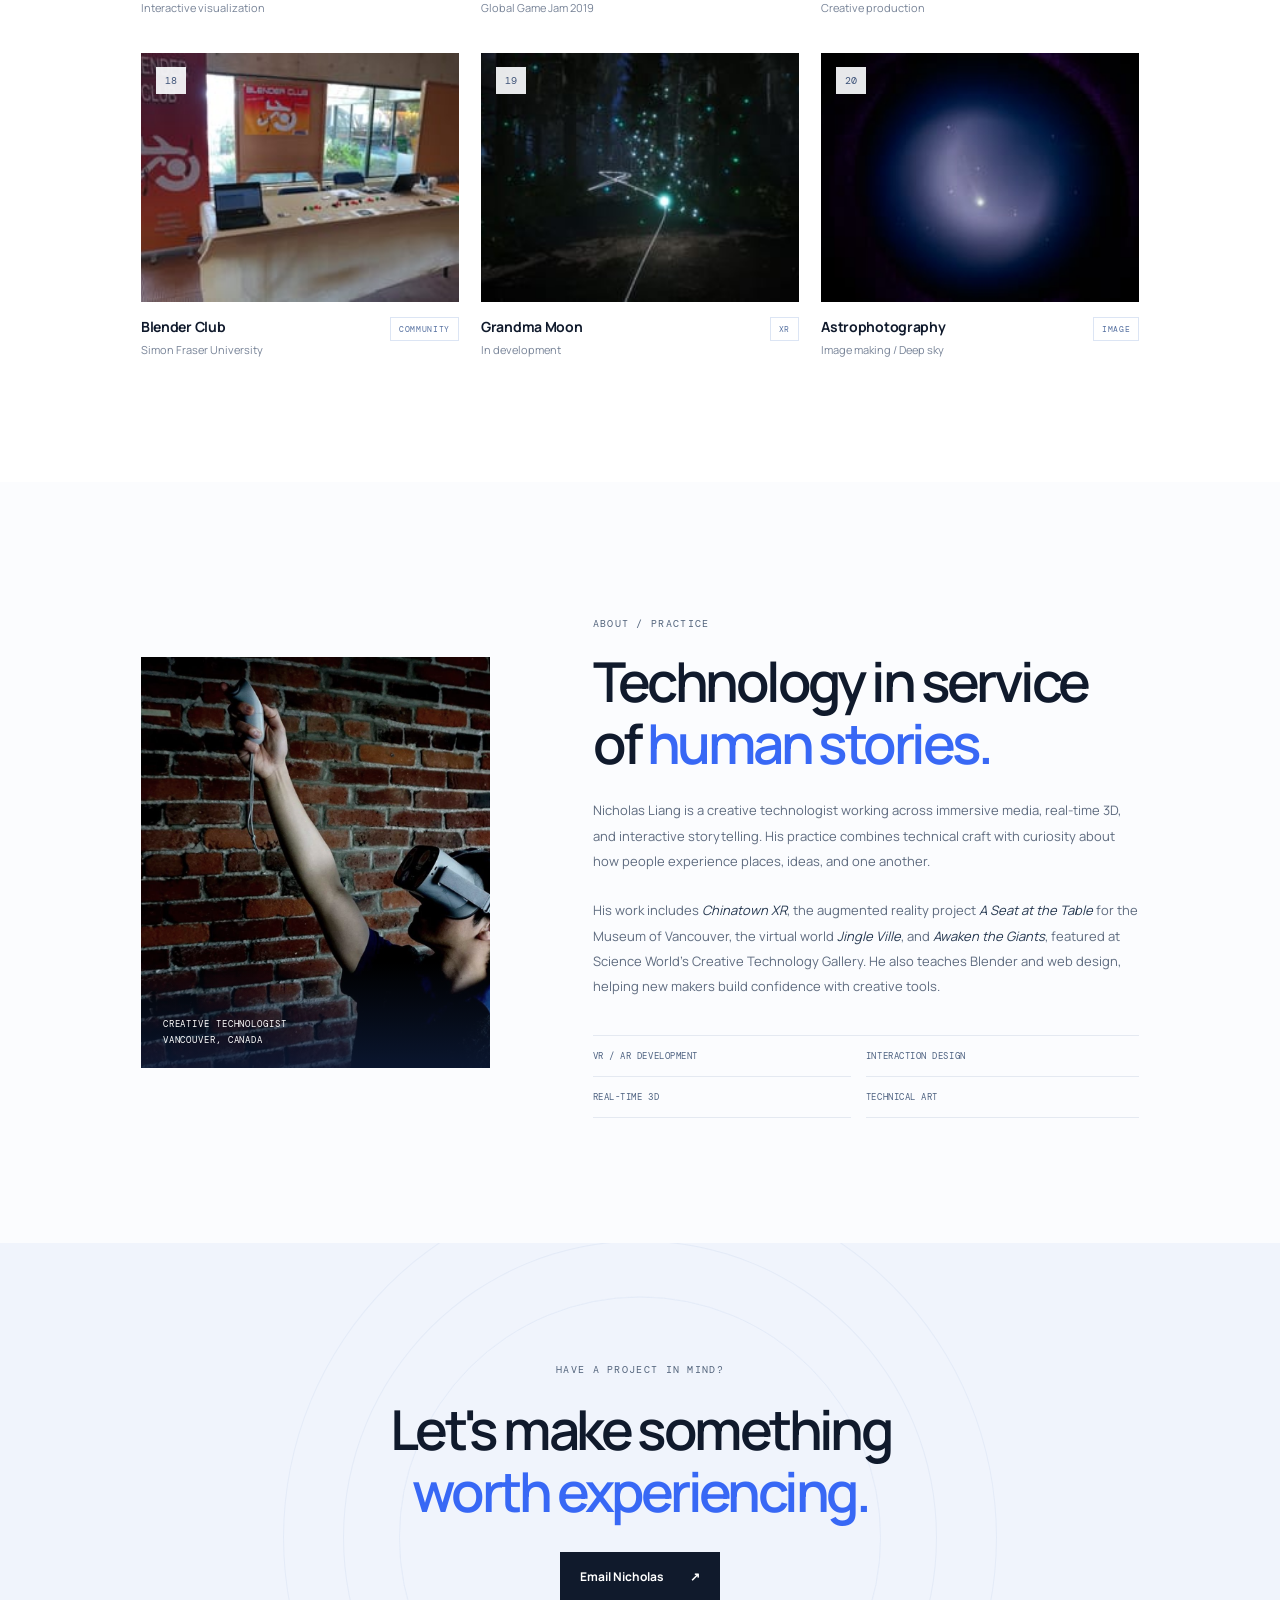
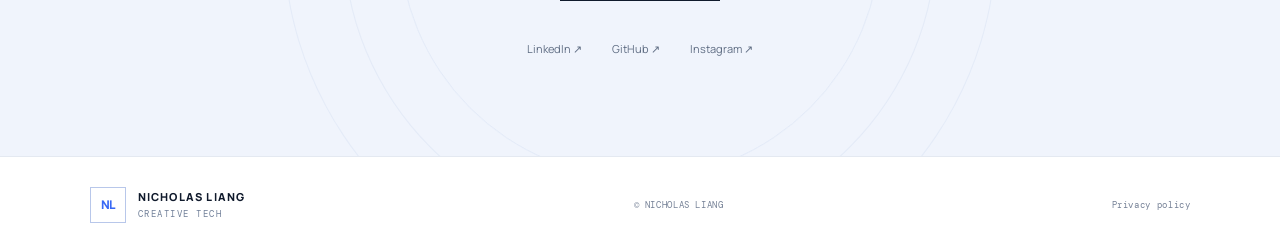
==== commit 8b2ab434: "make a simple new website" ====
--- a/index.html
+++ b/index.html
@@ -1,454 +1,60 @@
-<!DOCTYPE html>
-<!--
-	Astral by HTML5 UP
-	html5up.net | @ajlkn
-	Free for personal and commercial use under the CCA 3.0 license (html5up.net/license)
--->
-<html>
-  <head>
-    <title>Nicholas Liang Portfolio</title>
-    <meta charset="utf-8" />
-    <meta
-      name="viewport"
-      content="width=device-width, initial-scale=1, user-scalable=no"
-    />
-    <link rel="stylesheet" href="assets/css/main.css" />
-    <noscript
-      ><link rel="stylesheet" href="assets/css/noscript.css"
-    /></noscript>
-  </head>
-  <body class="is-preload">
-    <!-- Wrapper-->
-    <div id="wrapper">
-      <!-- Nav -->
-      <nav id="nav">
-        <a href="#" class="icon solid fa-home"><span>Home</span></a>
-        <a href="#work" class="icon solid fa-info-circle"><span>Work</span></a>
-        <a href="#gallery" class="icon solid fa-route"><span>Gallery</span></a>
-        <a href="#contact" class="icon solid fa-envelope"
-          ><span>Contact</span></a
-        >
-        <a
-          href="https://www.instagram.com/nick_liang_ca/"
-          class="icon brands fa-instagram"
-          target="”_blank”"
-          ><span>Instagram</span></a
-        >
-        <a
-          href="https://www.linkedin.com/in/nicholas-liang-20a44414b/"
-          class="icon brands fa-linkedin"
-          target="”_blank”"
-          ><span>LinkedIn</span></a
-        >
-      </nav>
-
-      <!-- Main -->
-      <div id="main">
-        <!-- Me -->
-        <article id="home" class="panel intro">
-          <header>
-            <h1>Nicholas Liang</h1>
-            <p style="font-size:larger;margin-top: 5px;">Creative Technologist</p>
-            <p style="font-size: medium;">
-              Vancouver Science World Creative Technology Gallery
-            </p>
-            <p style="font-size: medium;">
-              VIFF Immersed 2021
-            </p>
-            <p style="font-size: medium;">
-              V-Unframed 2021,
-            </p>
-            <p style="font-size: medium;">
-              Hawaii International Film Festival 2021
-            </p>
-          </header>
-          <a href="#work" class="jumplink pic">
-            <span class="arrow icon solid fa-chevron-right"
-              ><span>See my work</span></span
-            >
-            <img src="images/me.jpg" alt="" />
-          </a>
-        </article>
-
-        <!-- About -->
-        <article id="work" class="panel">
-          <header>
-            <h2>About</h2>
-          </header>
-          <p>
-            Nick is a Creative Technologist blending modern technology with
-            compelling narratives. Skilled in computer graphics, game engines,
-            and 3D software, he excels in 3D environment design, shader artistry,
-            and generative art, driven by a passion for creating joyful experiences.
-          </p>
-          <p>
-            Enthusiastic and experimental, Nick seeks new challenges to expand his
-            skill set. Over the past seven years, he has pioneered diverse storytelling
-            projects, including "Chinatown XR," the AR project "A Seat at the Table" for
-            the Museum of Vancouver, the metaverse world "Jingle Ville," "Awaken the Giants"
-            featured at Science World Creative Technology Gallery, and the location-based AR
-            experience "Melting Zone" in Korea.
-          </p>
-
-          <p>
-            Dedicated to educating the next wave of creative technologists, Nick teaches
-            Blender 3D and web design, aligning his students' talents with the needs of
-            future society.
-          </p>
-        </article>
-
-
-        <!-- Work -->
-        <article id="gallery" class="panel">
-          <header>
-            <h2>Gallery</h2>
-          </header>
-          <section>
-            <div class="row">
-              <!-- Grandma Moon -->
-              <!-- Blender Instructor @ Emily Carr University -->
-              <!-- Open Brush from Icosa Foundation : Contributor -->
-              <!-- Astrophotography -->
-              <!-- Spark and Sound -->
-              <!-- Sprouting AR -->
-              <!-- Goblin Havoc @ Global Game Jam 2024-->
-              <!-- Endless Suffering @ Town One Game Jam-->
-              <!-- Game in Music: Live Painting VR -->
-              <!-- Awaken the Giants : Sinisteria -->
-              <!-- Jingle Ville -->
-              <!-- Orange Fish AR -->
-              <!-- Blue Boat AR -->
-              <!-- Chinatown XR -->
-              <!-- A Seat at the Table @ Museum of Vancouver -->
-              <!-- BrighterTime @ LumoHacks -->
-              <!-- Dijkstra's Algorithm -->
-              <!-- Breakfast With Alien @ Global Game Jam 2019 -->
-              <!-- Blender Club @ Simon Fraser University -->
-
-              <div class="col-4 col-6-medium col-12-small">
-                <a
-                  target="_blank"
-                  href="#"
-                  class="image fit"
-                  aria-current="page"
-                >
-                  <div class="container">
-                    <img src="images/grandmamoon.jpeg" alt="" />
-                    <div class="centered">Grandma Moon (coming soon)</div>
-                  </div>
-                </a>
-              </div>
-              <div class="col-4 col-6-medium col-12-small">
-                <a
-                  target="_blank"
-                  href="https://www.ecuad.ca/academics/continuing-studies/topic/microcred-software/intro-blender"
-                  class="image fit"
-                >
-                  <div class="container">
-                    <img src="images/blender.jpeg" alt="" />
-                    <div class="centered">
-                      Blender Instructor <br />
-                      @ <br />
-                      Emily Carr University
-                    </div>
-                  </div>
-                </a>
-              </div>
-              <div class="col-4 col-6-medium col-12-small">
-                <a
-                  target="_blank"
-                  href="https://openbrush.app/"
-                  class="image fit"
-                >
-                  <div class="container">
-                    <img src="images/openbrush.jpeg" alt="" />
-                    <div class="centered">
-                      Open Brush from Icosa Foundation Contributor
-                    </div>
-                  </div>
-                </a>
-              </div>
-              <div class="col-4 col-6-medium col-12-small">
-                <a
-                  target="_blank"
-                  href="https://www.instagram.com/nick_liang_ca/"
-                  class="image fit"
-                >
-                  <div class="container">
-                    <img src="images/12P.jpeg" alt="" />
-                    <div class="centered">Astrophotography</div>
-                  </div>
-                </a>
-              </div>
-              <div class="col-4 col-6-medium col-12-small">
-                <a
-                  target="_blank"
-                  href="https://youtu.be/eJo8S03qONQ"
-                  class="image fit"
-                >
-                  <div class="container">
-                    <img src="images/sparkandsound.jpeg" alt="" />
-                    <div class="centered">Spark and Sound</div>
-                  </div>
-                </a>
-              </div>
-              <div class="col-4 col-6-medium col-12-small">
-                <a
-                  target="_blank"
-                  href="https://www.instagram.com/public_question_/"
-                  class="image fit"
-                >
-                  <div class="container">
-                    <img src="images/sprouting.jpeg" alt="" />
-                    <div class="centered">Sprouting AR</div>
-                  </div>
-                </a>
-              </div>
-              <div class="col-4 col-6-medium col-12-small">
-                <a
-                  target="_blank"
-                  href="https://globalgamejam.org/games/2024/goblin-havoc-8"
-                  class="image fit"
-                >
-                  <div class="container">
-                    <img src="images/goblinhavoc.jpeg" alt="" />
-                    <div class="centered">Global Game Jam 2024</div>
-                  </div>
-                </a>
-              </div>
-              <div class="col-4 col-6-medium col-12-small">
-                <a
-                  target="_blank"
-                  href="https://v3.globalgamejam.org/2023/games/roots-vs-ants-maintaining-expansion-2"
-                  class="image fit"
-                >
-                  <div class="container">
-                    <img
-                      src="images/RootsvsAntsMaintainingExpansion.jpeg"
-                      alt=""
-                    />
-                    <div class="centered">Global Game Jam 2023</div>
-                  </div>
-                </a>
-              </div>
-              <div class="col-4 col-6-medium col-12-small">
-                <a
-                  target="_blank"
-                  href="https://coolgunxdd.itch.io/endless-suffering"
-                  class="image fit"
-                >
-                  <div class="container">
-                    <img src="images/endlesssuffering.jpeg" alt="" />
-                    <div class="centered">Town One Game Jam</div>
-                  </div>
-                </a>
-              </div>
-              <div class="col-4 col-6-medium col-12-small">
-                <a
-                  target="_blank"
-                  href="https://youtu.be/0qbkB45RY9E"
-                  class="image fit"
-                >
-                  <div class="container">
-                    <img
-                      class="img-darken-filter"
-                      src="images/vrlivepainting.jpeg"
-                      alt=""
-                    />
-                    <div class="centered">Game in Music: VR Live Painting</div>
-                  </div>
-                </a>
-              </div>
-              <div class="col-4 col-6-medium col-12-small">
-                <a
-                  target="_blank"
-                  href="https://youtu.be/QR4eH1AVmuc"
-                  class="image fit"
-                >
-                  <div class="container">
-                    <img src="images/awaken.jpeg" alt="" />
-                    <div class="centered">Awaken the Giants : Sinisteria</div>
-                  </div>
-                </a>
-              </div>
-              <div class="col-4 col-6-medium col-12-small">
-                <a
-                  target="_blank"
-                  href="https://youtu.be/aHqDe-PHuR4"
-                  class="image fit"
-                >
-                  <div class="container">
-                    <img src="images/jingleville.jpeg" alt="" />
-                    <div class="centered">Jingle Ville</div>
-                  </div>
-                </a>
-              </div>
-              <div class="col-4 col-6-medium col-12-small">
-                <a
-                  target="_blank"
-                  href="https://curiouseye.com/orangefish.html"
-                  class="image fit"
-                >
-                  <div class="container">
-                    <img src="images/orangefishar.jpeg" alt="" />
-                    <div class="centered">Orange Fish AR</div>
-                  </div>
-                </a>
-              </div>
-              <div class="col-4 col-6-medium col-12-small">
-                <a
-                  target="_blank"
-                  href="https://curiouseye.com/blueboat.html"
-                  class="image fit"
-                >
-                  <div class="container">
-                    <img src="images/blueboatar.jpeg" alt="" />
-                    <div class="centered">Blue Boat AR</div>
-                  </div>
-                </a>
-              </div>
-              <div class="col-4 col-6-medium col-12-small">
-                <a
-                  target="_blank"
-                  href="https://nicholasliang.github.io/ChinatownXRWebPreview/"
-                  class="image fit"
-                >
-                  <div class="container">
-                    <img src="images/chinatownxr.jpeg" alt="" />
-                    <div class="centered">Chinatown XR</div>
-                  </div>
-                </a>
-              </div>
-              <div class="col-4 col-6-medium col-12-small">
-                <a
-                  target="_blank"
-                  href="https://youtu.be/b5e-fz_G0kM"
-                  class="image fit"
-                >
-                  <div class="container">
-                    <img
-                      class="img-darken-filter"
-                      src="images/aseatatthetable.jpeg"
-                      alt=""
-                    />
-                    <div class="centered">
-                      A Seat at the Table <br />
-                      @ <br />
-                      Museum of Vancouver
-                    </div>
-                  </div>
-                </a>
-              </div>
-              <div class="col-4 col-6-medium col-12-small">
-                <a
-                  target="_blank"
-                  href="https://youtu.be/n4WCAYhrs88"
-                  class="image fit"
-                >
-                  <div class="container">
-                    <img src="images/307.jpeg" alt="" />
-                    <div class="centered">Dijkstra's Algorithm</div>
-                  </div>
-                </a>
-              </div>
-              <div class="col-4 col-6-medium col-12-small">
-                <a
-                  target="_blank"
-                  href="https://v3.globalgamejam.org/2019/games/breakfast-alien"
-                  class="image fit"
-                >
-                  <div class="container">
-                    <img src="images/breakfastwithalien.jpeg" alt="" />
-                    <div class="centered">
-                      Breakfast With Alien <br />
-                      @ <br />
-                      Global Game Jam 2019
-                    </div>
-                  </div>
-                </a>
-              </div>
-              <div class="col-4 col-6-medium col-12-small">
-                <a
-                  target="_blank"
-                  href="https://youtu.be/TI0YmCc5xLI"
-                  class="image fit"
-                >
-                  <div class="container">
-                    <img src="images/paperoni.jpeg" alt="" />
-                    <div class="centered">Paper Oni Productions</div>
-                  </div>
-                </a>
-              </div>
-              <div class="col-4 col-6-medium col-12-small">
-                <a
-                  target="_blank"
-                  href="https://www.facebook.com/groups/1922956744587342"
-                  class="image fit"
-                >
-                  <div class="container">
-                    <img src="images/blenderclub.jpeg" alt="" />
-                    <div class="centered">
-                      Blender Club <br />
-                      @ <br />
-                      Simon Fraser University
-                    </div>
-                  </div>
-                </a>
-              </div>
-            </div>
-          </section>
-        </article>
-
-        <!-- Contact -->
-        <article id="contact" class="panel">
-          <header>
-            <h2>Contact Me</h2>
-          </header>
-
-          <p>
-            Email:
-            <a href="mailto:ningtaku@gmail.com" target="”_blank”">
-              ningtaku@gmail.com
-            </a>
-          </p>
-
-          <a
-            href="https://www.instagram.com/nick_liang_ca/"
-            target="”_blank”"
-            class="icon brands fa-instagram"
-            >&nbspInstagram</a
-          >
-          <hr />
-          <a
-            href="https://github.com/NicholasLiang"
-            target="”_blank”"
-            class="icon brands fa-github"
-            >&nbspGithub</a
-          >
-          <hr />
-          <a
-            href="https://www.linkedin.com/in/nicholas-liang-20a44414b/"
-            target="”_blank”"
-            class="icon brands fa-linkedin"
-            >&nbspLinkedIn</a
-          >
-        </article>
+<!doctype html>
+<html lang="en">
+<head>
+  <meta charset="utf-8">
+  <meta name="viewport" content="width=device-width, initial-scale=1">
+  <meta name="description" content="Nicholas Liang Creative Tech — VR/AR development and immersive experiences built at the intersection of technology and story.">
+  <link rel="canonical" href="https://nicholasliang.com/">
+  <title>Nicholas Liang | Creative Technology</title>
+  <link rel="preconnect" href="https://fonts.googleapis.com">
+  <link rel="preconnect" href="https://fonts.gstatic.com" crossorigin>
+  <link href="https://fonts.googleapis.com/css2?family=DM+Mono:wght@400;500&family=Manrope:wght@400;500;600;700;800&display=swap" rel="stylesheet">
+  <link rel="stylesheet" href="assets/css/main.css">
+</head>
+<body>
+  <header class="site-header">
+    <a class="wordmark" href="#top" aria-label="Nicholas Liang Creative Tech home"><span class="mark">NL</span><span>NICHOLAS LIANG<span class="wordmark-sub">CREATIVE TECH</span></span></a>
+    <nav aria-label="Main navigation"><a href="#work">Selected work</a><a href="#about">About</a><a href="#contact">Contact</a><a class="nav-cta" href="privacy.html">Privacy</a></nav>
+  </header>
+  <main id="top">
+    <section class="hero">
+      <div class="hero-copy"><p class="eyebrow"><span class="pulse"></span> CREATIVE TECHNOLOGY / VANCOUVER, BC</p>
+        <h1>Building worlds<br>between <span>realities.</span></h1>
+        <p class="hero-lede">I design and develop VR/AR experiences that connect people, place, and story — with a focus on thoughtful interaction and polished real-time worlds.</p>
+        <div class="hero-actions"><a class="button" href="#work">Explore selected work <span>↗</span></a><a class="text-link" href="mailto:ningtaku@gmail.com">Start a conversation</a></div>
+        <div class="hero-meta"><span>01 / IMMERSIVE WORLDS</span><span>02 / SPATIAL STORYTELLING</span><span>03 / REAL-TIME 3D</span></div>
       </div>
-
-      <!-- Footer -->
-      <div id="footer">
-        <ul class="copyright">
-          <li>&copy; Nicholas Liang</li>
-          <li>Design: <a href="http://html5up.net">HTML5 UP</a></li>
-        </ul>
+      <div class="hero-art" role="img" aria-label="Abstract blue geometric artwork"><div class="orbit orbit-one"></div><div class="orbit orbit-two"></div><div class="orb-core"></div><div class="art-cross">✳</div><span class="art-label">SPATIAL<br>COMPUTING<br><b>49°16' N</b></span><span class="art-index">FIG. 001 / IMMERSION</span></div>
+      <div class="hero-bottom"><span>INDEPENDENT CREATIVE TECHNOLOGIST</span><span>SCROLL TO EXPLORE ↓</span></div>
+    </section>
+    <section class="work section" id="work">
+      <div class="section-head"><div><p class="eyebrow">SELECTED PROJECTS / 2019–2025</p><h2>Experiments in<br><span>new realities.</span></h2></div><p class="section-note">A selection of immersive installations, spatial experiences, games, and tools.</p></div>
+      <div class="project-grid">
+        <a class="project project-feature" href="https://youtu.be/QR4eH1AVmuc" target="_blank" rel="noreferrer"><div class="project-image"><img src="images/awaken.jpeg" alt="Awaken the Giants immersive experience"><span class="project-number">01</span><span class="project-arrow">↗</span></div><div class="project-info"><div><h3>Awaken the Giants</h3><p>Immersive experience / Sinisteria</p></div><span class="tag">VR</span></div></a>
+        <a class="project" href="https://nicholasliang.github.io/ChinatownXRWebPreview/" target="_blank" rel="noreferrer"><div class="project-image"><img src="images/chinatownxr.jpeg" alt="Chinatown XR project"><span class="project-number">02</span><span class="project-arrow">↗</span></div><div class="project-info"><div><h3>Chinatown XR</h3><p>Place-based spatial storytelling</p></div><span class="tag">XR</span></div></a>
+        <a class="project" href="https://youtu.be/b5e-fz_G0kM" target="_blank" rel="noreferrer"><div class="project-image"><img src="images/aseatatthetable.jpeg" alt="A Seat at the Table at Museum of Vancouver"><span class="project-number">03</span><span class="project-arrow">↗</span></div><div class="project-info"><div><h3>A Seat at the Table</h3><p>Augmented reality / Museum of Vancouver</p></div><span class="tag">AR</span></div></a>
+        <a class="project" href="https://youtu.be/aHqDe-PHuR4" target="_blank" rel="noreferrer"><div class="project-image"><img src="images/jingleville.jpeg" alt="Jingle Ville virtual world"><span class="project-number">04</span><span class="project-arrow">↗</span></div><div class="project-info"><div><h3>Jingle Ville</h3><p>Social virtual world</p></div><span class="tag">VR</span></div></a>
+        <a class="project" href="https://youtu.be/0qbkB45RY9E" target="_blank" rel="noreferrer"><div class="project-image"><img src="images/vrlivepainting.jpeg" alt="Game in Music live painting in VR"><span class="project-number">05</span><span class="project-arrow">↗</span></div><div class="project-info"><div><h3>Game in Music: Live Painting</h3><p>Live performance / Virtual reality</p></div><span class="tag">VR</span></div></a>
+        <a class="project" href="https://curiouseye.com/orangefish.html" target="_blank" rel="noreferrer"><div class="project-image"><img src="images/orangefishar.jpeg" alt="Orange Fish AR experience"><span class="project-number">06</span><span class="project-arrow">↗</span></div><div class="project-info"><div><h3>Orange Fish</h3><p>Augmented reality experience</p></div><span class="tag">AR</span></div></a>
+        <a class="project" href="https://curiouseye.com/blueboat.html" target="_blank" rel="noreferrer"><div class="project-image"><img src="images/blueboatar.jpeg" alt="Blue Boat AR experience"><span class="project-number">07</span><span class="project-arrow">↗</span></div><div class="project-info"><div><h3>Blue Boat</h3><p>Augmented reality experience</p></div><span class="tag">AR</span></div></a>
+        <a class="project" href="https://youtu.be/eJo8S03qONQ" target="_blank" rel="noreferrer"><div class="project-image"><img src="images/sparkandsound.jpeg" alt="Spark and Sound"><span class="project-number">08</span><span class="project-arrow">↗</span></div><div class="project-info"><div><h3>Spark and Sound</h3><p>Interactive experience</p></div><span class="tag">XR</span></div></a>
+        <a class="project" href="https://www.instagram.com/public_question_/" target="_blank" rel="noreferrer"><div class="project-image"><img src="images/sprouting.jpeg" alt="Sprouting AR"><span class="project-number">09</span><span class="project-arrow">↗</span></div><div class="project-info"><div><h3>Sprouting</h3><p>Augmented reality / Public Question</p></div><span class="tag">AR</span></div></a>
+        <a class="project" href="https://www.ecuad.ca/academics/continuing-studies/topic/microcred-software/intro-blender" target="_blank" rel="noreferrer"><div class="project-image"><img src="images/blender.jpeg" alt="Blender teaching at Emily Carr University"><span class="project-number">10</span><span class="project-arrow">↗</span></div><div class="project-info"><div><h3>Blender Instructor</h3><p>Education / Emily Carr University</p></div><span class="tag">3D</span></div></a>
+        <a class="project" href="https://openbrush.app/" target="_blank" rel="noreferrer"><div class="project-image"><img src="images/openbrush.jpeg" alt="Open Brush project"><span class="project-number">11</span><span class="project-arrow">↗</span></div><div class="project-info"><div><h3>Open Brush</h3><p>Contributor / Icosa Foundation</p></div><span class="tag">VR</span></div></a>
+        <a class="project" href="https://globalgamejam.org/games/2024/goblin-havoc-8" target="_blank" rel="noreferrer"><div class="project-image"><img src="images/goblinhavoc.jpeg" alt="Goblin Havoc game"><span class="project-number">12</span><span class="project-arrow">↗</span></div><div class="project-info"><div><h3>Goblin Havoc</h3><p>Global Game Jam 2024</p></div><span class="tag">GAME</span></div></a>
+        <a class="project" href="https://v3.globalgamejam.org/2023/games/roots-vs-ants-maintaining-expansion-2" target="_blank" rel="noreferrer"><div class="project-image"><img src="images/RootsvsAntsMaintainingExpansion.jpeg" alt="Roots vs Ants game"><span class="project-number">13</span><span class="project-arrow">↗</span></div><div class="project-info"><div><h3>Roots vs Ants</h3><p>Global Game Jam 2023</p></div><span class="tag">GAME</span></div></a>
+        <a class="project" href="https://coolgunxdd.itch.io/endless-suffering" target="_blank" rel="noreferrer"><div class="project-image"><img src="images/endlesssuffering.jpeg" alt="Endless Suffering game"><span class="project-number">14</span><span class="project-arrow">↗</span></div><div class="project-info"><div><h3>Endless Suffering</h3><p>Town One Game Jam</p></div><span class="tag">GAME</span></div></a>
+        <a class="project" href="https://youtu.be/n4WCAYhrs88" target="_blank" rel="noreferrer"><div class="project-image"><img src="images/307.jpeg" alt="Dijkstra's Algorithm visualization"><span class="project-number">15</span><span class="project-arrow">↗</span></div><div class="project-info"><div><h3>Dijkstra's Algorithm</h3><p>Interactive visualization</p></div><span class="tag">WEB</span></div></a>
+        <a class="project" href="https://v3.globalgamejam.org/2019/games/breakfast-alien" target="_blank" rel="noreferrer"><div class="project-image"><img src="images/breakfastwithalien.jpeg" alt="Breakfast with Alien game"><span class="project-number">16</span><span class="project-arrow">↗</span></div><div class="project-info"><div><h3>Breakfast with Alien</h3><p>Global Game Jam 2019</p></div><span class="tag">GAME</span></div></a>
+        <a class="project" href="https://youtu.be/TI0YmCc5xLI" target="_blank" rel="noreferrer"><div class="project-image"><img src="images/paperoni.jpeg" alt="Paper Oni Productions"><span class="project-number">17</span><span class="project-arrow">↗</span></div><div class="project-info"><div><h3>Paper Oni Productions</h3><p>Creative production</p></div><span class="tag">FILM</span></div></a>
+        <a class="project" href="https://www.facebook.com/groups/1922956744587342" target="_blank" rel="noreferrer"><div class="project-image"><img src="images/blenderclub.jpeg" alt="Simon Fraser University Blender Club"><span class="project-number">18</span><span class="project-arrow">↗</span></div><div class="project-info"><div><h3>Blender Club</h3><p>Simon Fraser University</p></div><span class="tag">COMMUNITY</span></div></a>
+        <div class="project project-static"><div class="project-image"><img src="images/grandmamoon.jpeg" alt="Grandma Moon project artwork"><span class="project-number">19</span><span class="project-arrow">↗</span></div><div class="project-info"><div><h3>Grandma Moon</h3><p>In development</p></div><span class="tag">XR</span></div></div>
+        <a class="project" href="https://www.instagram.com/nick_liang_ca/" target="_blank" rel="noreferrer"><div class="project-image"><img src="images/12P.jpeg" alt="Astrophotography image"><span class="project-number">20</span><span class="project-arrow">↗</span></div><div class="project-info"><div><h3>Astrophotography</h3><p>Image making / Deep sky</p></div><span class="tag">IMAGE</span></div></a>
       </div>
-    </div>
-
-    <!-- Scripts -->
-    <script src="assets/js/jquery.min.js"></script>
-    <script src="assets/js/browser.min.js"></script>
-    <script src="assets/js/breakpoints.min.js"></script>
-    <script src="assets/js/util.js"></script>
-    <script src="assets/js/main.js"></script>
-  </body>
+    </section>
+    <section class="about section" id="about"><div class="about-art"><img src="images/me.jpg" alt="Nicholas Liang"><span>CREATIVE TECHNOLOGIST<br>VANCOUVER, CANADA</span></div><div class="about-copy"><p class="eyebrow">ABOUT / PRACTICE</p><h2>Technology in service<br>of <span>human stories.</span></h2><p>Nicholas Liang is a creative technologist working across immersive media, real-time 3D, and interactive storytelling. His practice combines technical craft with curiosity about how people experience places, ideas, and one another.</p><p>His work includes <em>Chinatown XR</em>, the augmented reality project <em>A Seat at the Table</em> for the Museum of Vancouver, the virtual world <em>Jingle Ville</em>, and <em>Awaken the Giants</em>, featured at Science World's Creative Technology Gallery. He also teaches Blender and web design, helping new makers build confidence with creative tools.</p><div class="capabilities"><span>VR / AR DEVELOPMENT</span><span>INTERACTION DESIGN</span><span>REAL-TIME 3D</span><span>TECHNICAL ART</span></div></div></section>
+    <section class="contact section" id="contact"><p class="eyebrow">HAVE A PROJECT IN MIND?</p><h2>Let's make something<br><span>worth experiencing.</span></h2><a class="button" href="mailto:ningtaku@gmail.com">Email Nicholas <span>↗</span></a><div class="socials"><a href="https://www.linkedin.com/in/nicholas-liang-20a44414b/" target="_blank" rel="noreferrer">LinkedIn ↗</a><a href="https://github.com/NicholasLiang" target="_blank" rel="noreferrer">GitHub ↗</a><a href="https://www.instagram.com/nick_liang_ca/" target="_blank" rel="noreferrer">Instagram ↗</a></div></section>
+  </main>
+  <footer><a class="wordmark" href="#top"><span class="mark">NL</span><span>NICHOLAS LIANG<span class="wordmark-sub">CREATIVE TECH</span></span></a><span>© NICHOLAS LIANG</span><a href="privacy.html">Privacy policy</a></footer>
+</body>
 </html>
--- a/assets/css/main.css
+++ b/assets/css/main.css
@@ -0,0 +1,6 @@
+:root{--ink:#101a2c;--muted:#66748a;--blue:#3868f5;--line:#e4e9f1;--paper:#fbfcfe;--mono:"DM Mono",monospace;--sans:"Manrope",Arial,sans-serif}*{box-sizing:border-box}html{scroll-behavior:smooth;scroll-padding-top:90px}body{margin:0;background:var(--paper);color:var(--ink);font-family:var(--sans);-webkit-font-smoothing:antialiased}a{color:inherit;text-decoration:none}.site-header{height:82px;padding:0 clamp(22px,7vw,112px);display:flex;align-items:center;justify-content:space-between;border-bottom:1px solid var(--line);background:rgba(251,252,254,.92);position:sticky;top:0;z-index:10;backdrop-filter:blur(16px)}.wordmark{display:flex;align-items:center;gap:12px;font-size:11px;font-weight:800;letter-spacing:.11em}.mark{width:36px;height:36px;display:grid;place-items:center;border:1px solid #b8c7ea;color:var(--blue);font-size:12px;letter-spacing:-.06em}.wordmark-sub{display:block;margin-top:4px;color:#718099;font:9px var(--mono);letter-spacing:.17em}.site-header nav{display:flex;align-items:center;gap:34px;font-size:12px;font-weight:600}.site-header nav a{transition:color .2s}.site-header nav a:hover,.socials a:hover,footer>a:hover{color:var(--blue)}.nav-cta{padding:10px 15px;border:1px solid var(--line)}.hero{min-height:690px;padding:90px clamp(22px,11vw,175px) 26px;position:relative;display:grid;grid-template-columns:1.1fr .9fr;align-items:center;overflow:hidden}.hero:before{content:"";position:absolute;width:500px;height:500px;left:52%;top:4%;background:radial-gradient(circle,#e9f0ff 0,rgba(233,240,255,0) 70%);pointer-events:none}.hero-copy{z-index:1}.eyebrow{font:10px var(--mono);letter-spacing:.13em;color:#53647c}.pulse{display:inline-block;width:7px;height:7px;border-radius:50%;margin-right:8px;background:#4a7cff;box-shadow:0 0 0 4px #e5edff}.hero h1{font-size:clamp(52px,6.5vw,90px);line-height:1.02;letter-spacing:-.075em;margin:28px 0 23px;font-weight:600}.hero h1 span,.section-head h2 span,.about h2 span,.contact h2 span{color:var(--blue)}.hero-lede{font-size:15px;line-height:1.9;color:#5e6b7f;max-width:490px}.hero-actions{display:flex;align-items:center;gap:24px;margin-top:34px}.button{background:var(--ink);color:white;padding:16px 20px;display:inline-flex;gap:26px;align-items:center;font-size:12px;font-weight:700;transition:transform .2s,background .2s}.button:hover{background:var(--blue);transform:translateY(-2px)}.text-link{font-size:12px;color:#41516a;border-bottom:1px solid #9eacc1;padding-bottom:5px}.hero-meta{display:flex;gap:20px;flex-wrap:wrap;margin-top:74px;font:9px var(--mono);letter-spacing:.06em;color:#7c899b}.hero-art{height:410px;max-width:450px;width:100%;justify-self:end;position:relative;display:grid;place-items:center;background:linear-gradient(145deg,#f7f9ff,#eaf0ff);border:1px solid #e2e9fb;overflow:hidden}.hero-art:before,.hero-art:after{content:"";position:absolute;width:1px;height:100%;left:50%;background:#dce5f6}.hero-art:after{width:100%;height:1px;top:50%;left:0}.orbit{position:absolute;border:1px solid rgba(55,104,245,.32);border-radius:50%;transform:rotate(-32deg)}.orbit-one{width:280px;height:165px}.orbit-two{width:350px;height:240px;transform:rotate(52deg)}.orb-core{width:160px;height:160px;border-radius:50%;background:radial-gradient(circle at 32% 28%,#a9d7ff,#547df4 38%,#3040aa 72%,#171f5e);box-shadow:inset -15px -18px 36px #131d63,0 20px 50px #5275d65c;z-index:1}.art-cross{position:absolute;z-index:2;top:23%;left:27%;font-size:33px;color:#fff;text-shadow:0 0 12px #8db7ff}.art-label,.art-index{position:absolute;z-index:3;font:9px/1.7 var(--mono);letter-spacing:.09em;color:#52668b}.art-label{right:23px;top:22px;text-align:right}.art-label b{color:var(--blue)}.art-index{left:20px;bottom:17px}.hero-bottom{position:absolute;bottom:25px;left:clamp(22px,7vw,112px);right:clamp(22px,7vw,112px);display:flex;justify-content:space-between;font:9px var(--mono);letter-spacing:.08em;color:#8a96a8}.section{padding:125px clamp(22px,11vw,175px)}.work{background:#fff;border-top:1px solid var(--line)}.section-head{display:flex;justify-content:space-between;align-items:end;margin-bottom:54px}.section-head h2,.about h2,.contact h2{font-size:clamp(37px,4.3vw,58px);letter-spacing:-.065em;line-height:1.13;font-weight:600;margin:20px 0 0}.section-note{font-size:13px;line-height:1.8;color:var(--muted);max-width:270px;margin:0 0 4px}.project-grid{display:grid;grid-template-columns:repeat(3,minmax(0,1fr));gap:38px 22px}.project{min-width:0;display:block}.project-feature{grid-column:span 2}.project-image{position:relative;aspect-ratio:1.28;background:#eef2f8;overflow:hidden}.project-feature .project-image{aspect-ratio:2.03}.project-image img{width:100%;height:100%;object-fit:cover;display:block;transition:transform .65s cubic-bezier(.2,.7,.2,1),filter .4s}.project:hover .project-image img{transform:scale(1.045);filter:saturate(1.08)}.project-number{position:absolute;top:14px;left:15px;padding:7px 9px;background:#fbfcfeeb;font:10px var(--mono);color:#3f5479}.project-arrow{position:absolute;right:14px;top:14px;width:32px;height:32px;display:grid;place-items:center;background:#fbfcfeeb;color:var(--blue);opacity:0;transform:translateY(4px);transition:.2s}.project:hover .project-arrow{opacity:1;transform:none}.project-info{padding:15px 0 0;display:flex;align-items:start;justify-content:space-between;gap:12px}.project-info h3{font-size:14px;margin:0 0 6px;font-weight:700;letter-spacing:-.02em}.project-info p{font-size:11px;margin:0;color:#778397}.tag{border:1px solid #dce5f4;color:#5570a0;padding:6px 8px;font:8px var(--mono);letter-spacing:.08em;white-space:nowrap}.project-static{cursor:default}.about{display:grid;grid-template-columns:.78fr 1.22fr;gap:clamp(45px,8vw,120px);align-items:center}.about-art{position:relative;background:#e8edfa;aspect-ratio:.85;max-height:560px;overflow:hidden}.about-art img{width:100%;height:100%;object-fit:cover;filter:saturate(.72)}.about-art span{position:absolute;bottom:0;left:0;right:0;background:linear-gradient(transparent,#0d1c3bc9);padding:55px 22px 20px;color:white;font:9px/1.7 var(--mono);letter-spacing:.1em}.about-copy>p:not(.eyebrow){color:#5e6b7f;font-size:13px;line-height:1.95;margin-top:24px}.about-copy em{color:#273951}.capabilities{display:grid;grid-template-columns:1fr 1fr;gap:0;margin-top:35px;border-top:1px solid var(--line)}.capabilities span{padding:14px 0;border-bottom:1px solid var(--line);font:9px var(--mono);letter-spacing:.06em;color:#4e6281}.capabilities span:nth-child(odd){margin-right:15px}.contact{background:#f0f4fc;text-align:center;padding-top:110px;padding-bottom:100px;position:relative;overflow:hidden}.contact:before{content:"";position:absolute;width:480px;height:480px;border:1px solid #dce5f5;border-radius:50%;left:50%;top:50%;transform:translate(-50%,-42%);box-shadow:0 0 0 55px #f0f4fc,0 0 0 56px #dce5f5,0 0 0 115px #f0f4fc,0 0 0 116px #dce5f5;opacity:.6}.contact>*{position:relative}.contact h2{margin:22px 0 30px}.contact .button{margin-bottom:40px}.socials{display:flex;justify-content:center;gap:30px;font-size:11px;color:#5f6d83}footer{min-height:96px;display:flex;align-items:center;justify-content:space-between;padding:20px clamp(22px,7vw,112px);background:#fff;border-top:1px solid var(--line);font:9px var(--mono);letter-spacing:.07em;color:#758196}footer .wordmark{font-family:var(--sans);color:var(--ink)}
+/* Privacy page */
+.privacy-main{max-width:900px;margin:auto;padding:90px 24px 120px}.privacy-main .eyebrow{margin-bottom:20px}.privacy-main h1{font-size:clamp(42px,6vw,68px);letter-spacing:-.07em;margin:0 0 18px}.privacy-main .intro{font-size:16px;line-height:1.8;color:#5e6b7f;max-width:720px}.privacy-meta{font:10px var(--mono);color:#8290a4;margin:27px 0 55px}.privacy-main h2{font-size:21px;letter-spacing:-.03em;margin:42px 0 12px}.privacy-main p,.privacy-main li{font-size:14px;line-height:1.9;color:#58667a}.privacy-main ul{padding-left:22px}.privacy-main a{color:var(--blue);text-decoration:underline;text-underline-offset:3px}.policy-callout{padding:22px 25px;border-left:3px solid var(--blue);background:#f0f4fc;margin:28px 0}.policy-callout p{margin:0}.privacy-footer{max-width:900px;margin:auto;padding:20px 24px 45px;border-top:1px solid var(--line);font-size:12px;color:#768399;display:flex;justify-content:space-between}.privacy-footer a{color:var(--blue)}
+@media(max-width:900px){.hero{padding-left:7vw;padding-right:7vw;grid-template-columns:1fr 0.8fr}.hero-art{height:340px}.hero-meta{max-width:420px}.section{padding:95px 7vw}.project-grid{gap:30px 16px}.about{gap:45px}.site-header{padding:0 5vw}}
+@media(max-width:650px){.site-header{height:70px}.site-header nav{gap:15px;font-size:10px}.site-header nav a:first-child{display:none}.nav-cta{padding:8px 10px}.hero{display:block;min-height:0;padding-top:70px;padding-bottom:80px}.hero h1{font-size:58px}.hero-art{margin:55px auto 25px;height:310px;max-width:420px}.hero-meta{margin-top:50px;gap:13px}.hero-bottom{font-size:8px}.section{padding:78px 6vw}.section-head{display:block;margin-bottom:35px}.section-note{margin-top:20px}.project-grid{grid-template-columns:repeat(2,minmax(0,1fr));gap:27px 13px}.project-feature{grid-column:span 2}.project-feature .project-image{aspect-ratio:1.5}.project-image{aspect-ratio:1.05}.project-info h3{font-size:12px}.project-info p{font-size:10px;line-height:1.5}.tag{font-size:7px;padding:5px}.about{display:flex;flex-direction:column;align-items:stretch}.about-art{width:75%;margin:0 auto;max-height:420px}.about h2{font-size:42px}.contact h2{font-size:42px}.socials{gap:17px;font-size:10px}footer{padding:18px 6vw;gap:15px;flex-wrap:wrap}footer>span{font-size:8px}.privacy-main{padding-top:65px}.privacy-footer{gap:18px;flex-wrap:wrap}}
+@media(max-width:390px){.site-header nav{gap:10px}.wordmark{font-size:9px;gap:8px}.mark{width:32px;height:32px}.hero h1{font-size:51px}.hero-actions{align-items:flex-start;flex-direction:column;gap:18px}.project-info{gap:6px}.project-info h3{font-size:11px}.tag{letter-spacing:0}}
